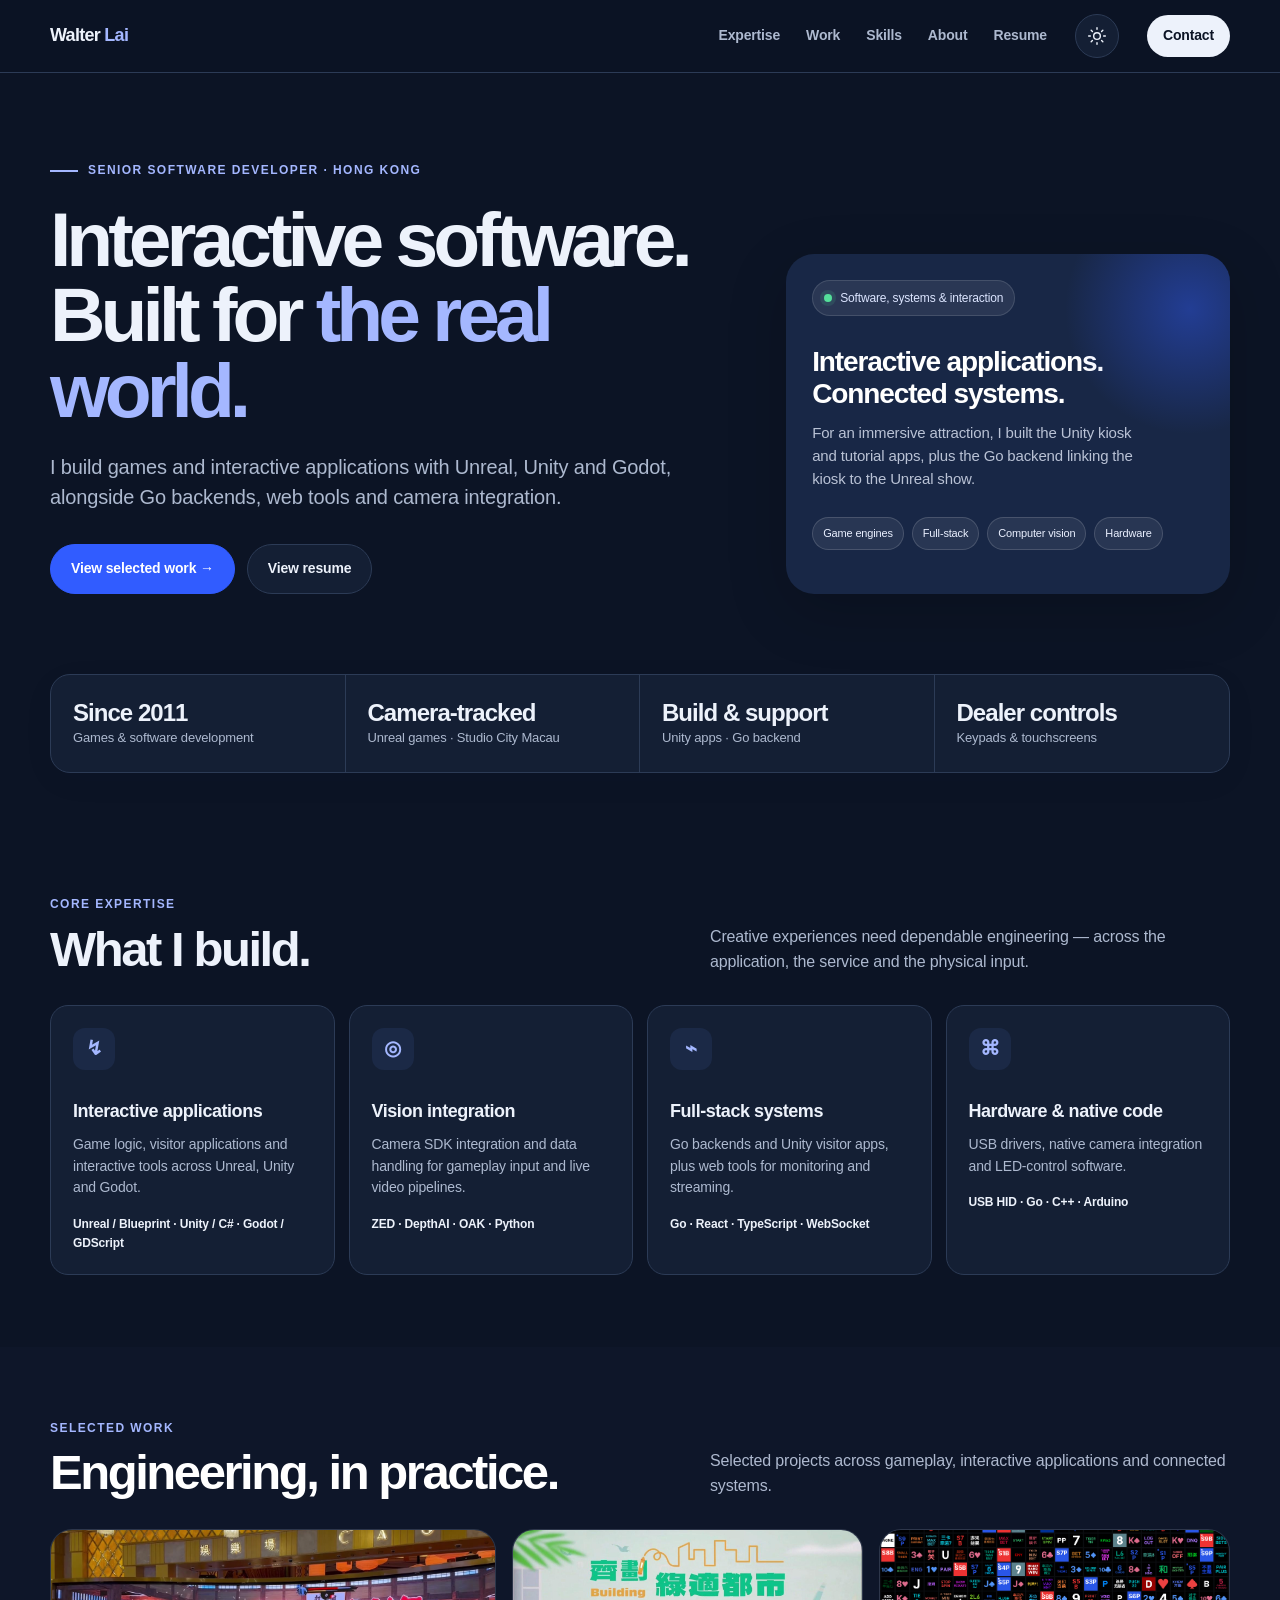
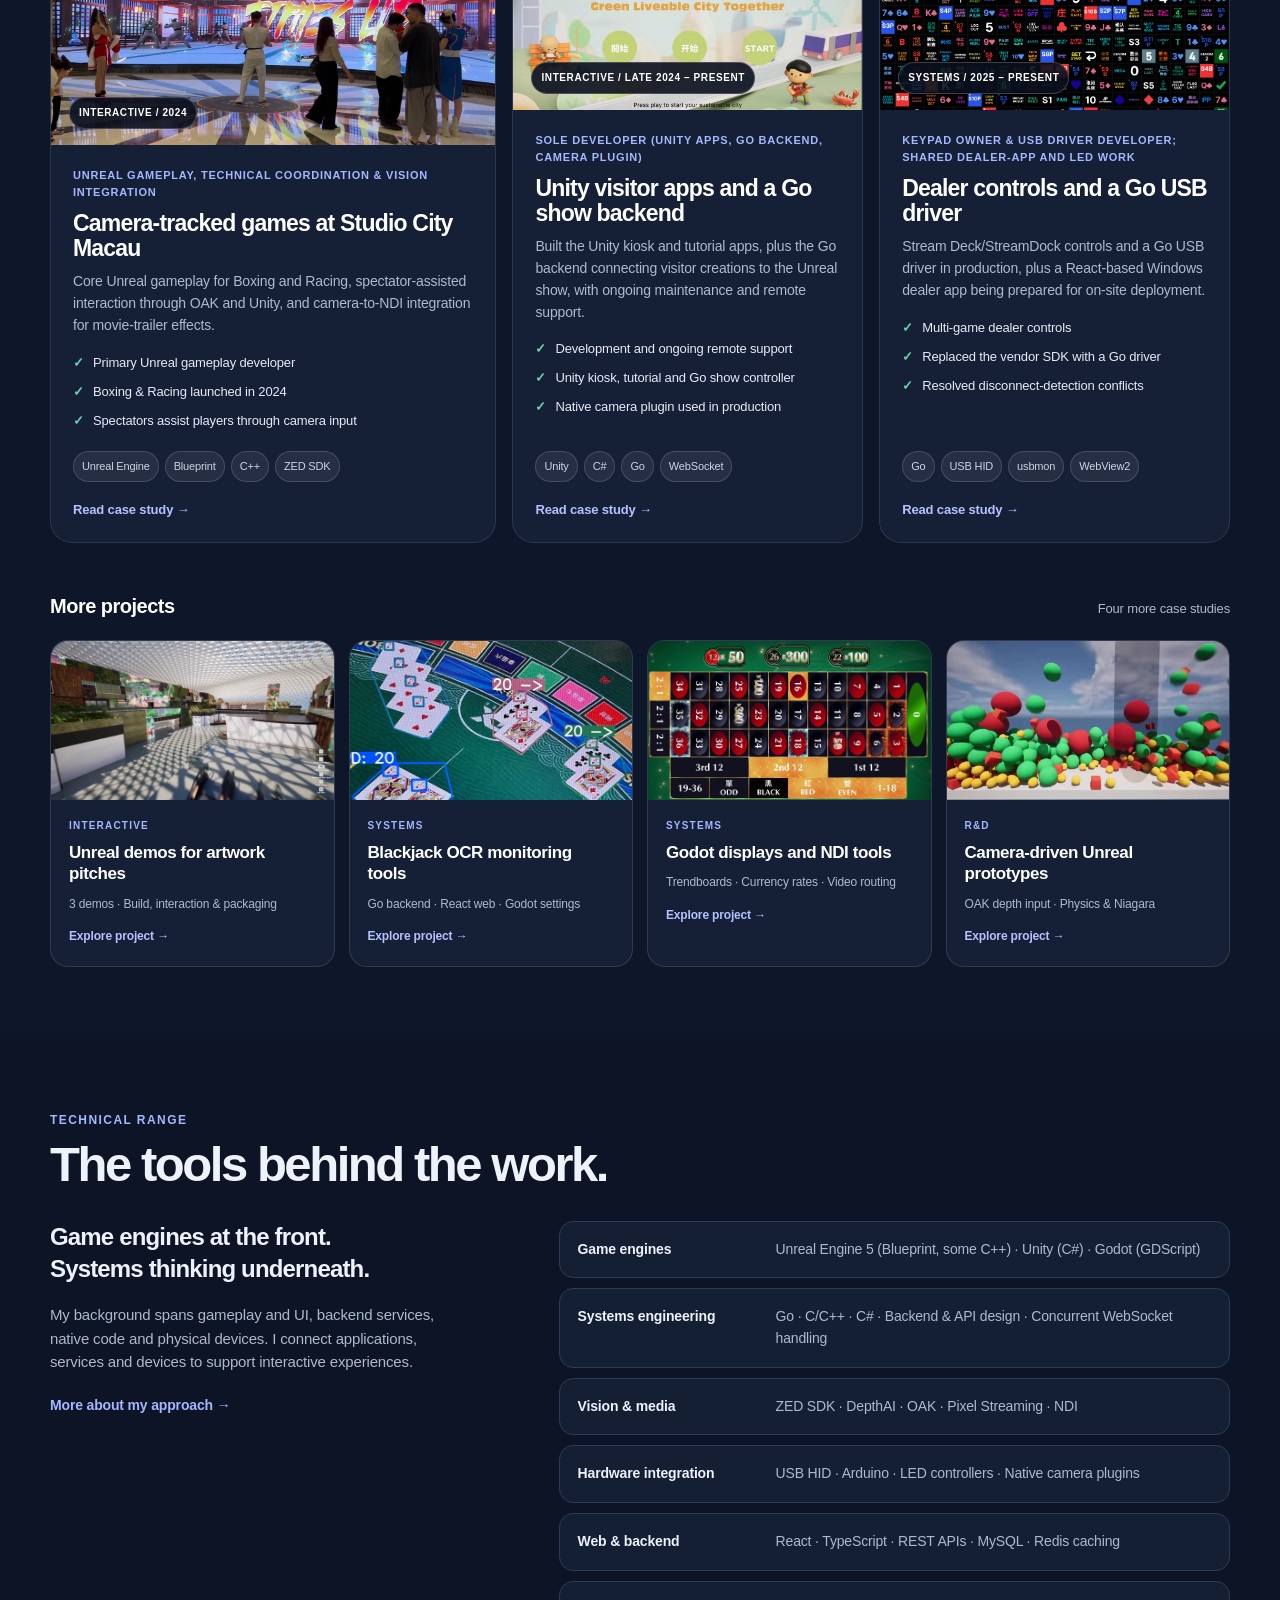
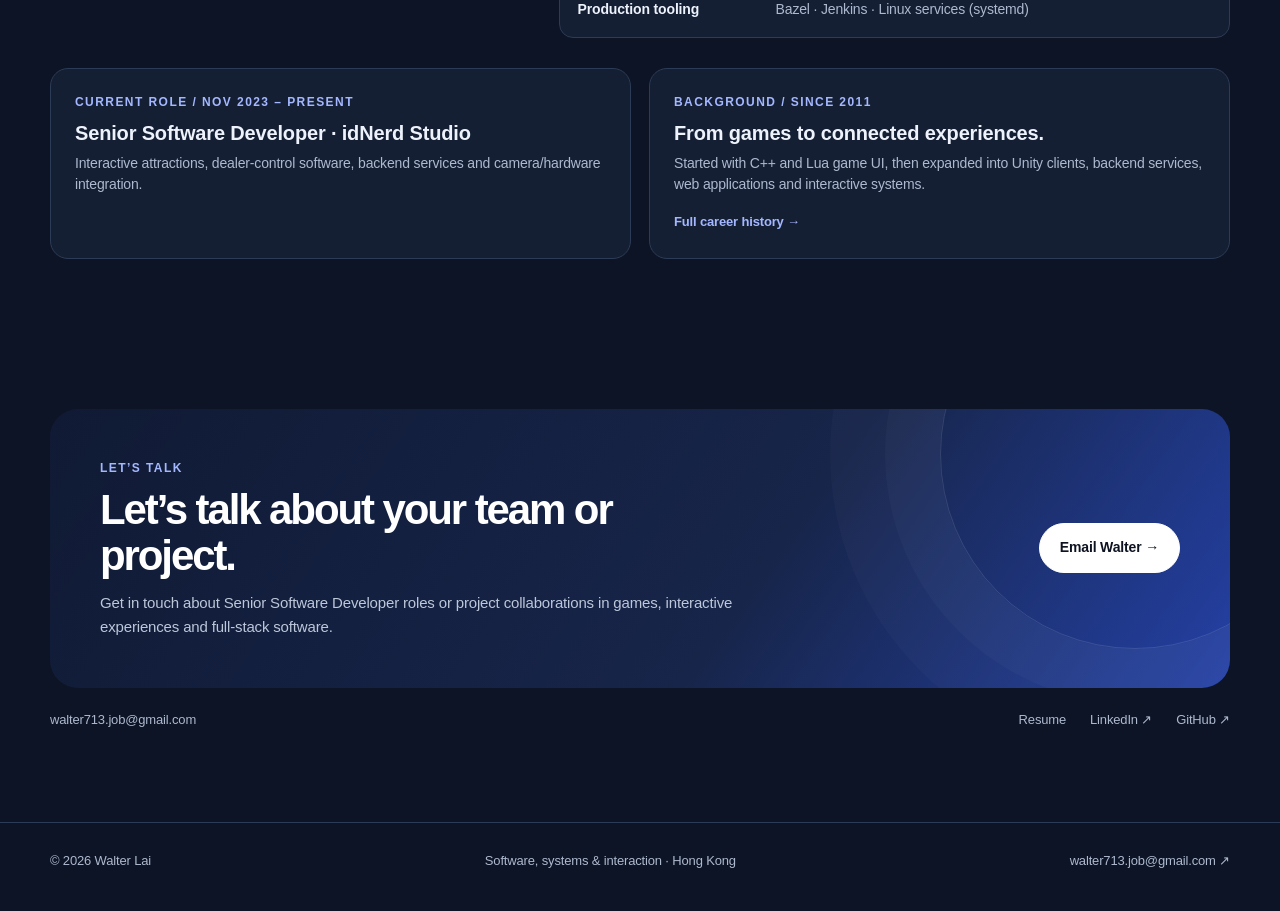
==== index.html @ 83c68d2c "Deploy 89b0aed Publish the approved portfolio snapshot.  Co-Authored-By: Codex <noreply@openai.com>" ====
<!DOCTYPE html><html lang="en" data-theme="dark"> <head><meta charset="utf-8"><meta name="viewport" content="width=device-width, initial-scale=1"><meta name="description" content="Walter Lai — Senior Software Developer in Hong Kong. Games, interactive experiences and full-stack software, with camera and device integration."><title>Walter Lai — Senior Software Developer</title><link rel="canonical" href="https://walterlcy713.github.io/"><link rel="icon" href="/favicon.svg" type="image/svg+xml"><meta name="theme-color" content="#0c1425"><script>
      // Apply the saved choice before the first paint; dark is the default.
      let savedTheme;
      try { savedTheme = localStorage.getItem('walter-theme'); } catch {}
      const initialTheme = savedTheme === 'light' ? 'light' : 'dark';
      document.documentElement.dataset.theme = initialTheme;
      document.querySelector('meta[name="theme-color"]')?.setAttribute('content', initialTheme === 'dark' ? '#0c1425' : '#f7f8fb');
    </script><meta property="og:type" content="website"><meta property="og:site_name" content="Walter Lai"><meta property="og:title" content="Walter Lai — Senior Software Developer"><meta property="og:description" content="Walter Lai — Senior Software Developer in Hong Kong. Games, interactive experiences and full-stack software, with camera and device integration."><meta property="og:image" content="https://walterlcy713.github.io/og.png"><meta property="og:url" content="https://walterlcy713.github.io/"><meta name="twitter:card" content="summary_large_image"><meta name="twitter:title" content="Walter Lai — Senior Software Developer"><meta name="twitter:description" content="Walter Lai — Senior Software Developer in Hong Kong. Games, interactive experiences and full-stack software, with camera and device integration."><meta name="twitter:image" content="https://walterlcy713.github.io/og.png"><link rel="stylesheet" href="/_astro/about.DS9-HqsU.css">
<link rel="stylesheet" href="/_astro/index.DHikCpAM.css"><script type="module">const t=document.querySelector(".theme-toggle"),c=e=>{document.documentElement.dataset.theme=e,document.querySelector('meta[name="theme-color"]')?.setAttribute("content",e==="dark"?"#0c1425":"#f7f8fb");const n=`Switch to ${e==="dark"?"light":"dark"} theme`;t?.setAttribute("aria-label",n),t?.setAttribute("title",n)};c(document.documentElement.dataset.theme==="light"?"light":"dark");t&&(t.hidden=!1,t.addEventListener("click",()=>{const e=document.documentElement.dataset.theme==="dark"?"light":"dark";c(e);try{localStorage.setItem("walter-theme",e)}catch{}}));const o=document.querySelector(".mobile-menu");o?.querySelectorAll("a").forEach(e=>{e.addEventListener("click",()=>{o.open=!1})});document.addEventListener("keydown",e=>{e.key!=="Escape"||!o?.open||(o.open=!1,o.querySelector("summary")?.focus())});
</script></head> <body> <a class="skip-link" href="#main">Skip to content</a> <header class="site-header"> <div class="site-width header-inner"> <a href="/" class="wordmark">Walter <span>Lai</span></a> <nav class="site-nav" aria-label="Main navigation"> <a href="/#expertise">Expertise</a><a href="/#work">Work</a><a href="/#skills">Skills</a><a href="/about/">About</a><a href="/resume/">Resume</a> </nav> <button class="theme-toggle" type="button" aria-label="Switch to light theme" title="Switch to light theme" hidden> <svg class="theme-sun" width="20" height="20" viewBox="0 0 24 24" fill="none" stroke="currentColor" stroke-width="1.7" stroke-linecap="round" aria-hidden="true"><circle cx="12" cy="12" r="4"></circle><path d="M12 2v2m0 16v2M2 12h2m16 0h2M5 5l1.5 1.5m11 11L19 19M5 19l1.5-1.5m11-11L19 5"></path></svg> <svg class="theme-moon" width="20" height="20" viewBox="0 0 24 24" fill="none" stroke="currentColor" stroke-width="1.7" stroke-linecap="round" stroke-linejoin="round" aria-hidden="true"><path d="M20.5 13.5A8.5 8.5 0 0 1 10.5 3.5a8.5 8.5 0 1 0 10 10Z"></path></svg> </button> <a class="header-contact" href="mailto:walter713.job@gmail.com">Contact</a> <details class="mobile-menu"><summary>Menu</summary><nav aria-label="Mobile navigation"><a href="/#expertise">Expertise</a><a href="/#work">Work</a><a href="/#skills">Skills</a><a href="/about/">About</a><a href="/resume/">Resume</a></nav></details> </div> </header> <main id="main" tabindex="-1"> <section class="home-hero" data-astro-cid-j7pv25f6> <div class="site-width hero-grid" data-astro-cid-j7pv25f6> <div data-astro-cid-j7pv25f6> <p class="hero-eyebrow eyebrow" data-astro-cid-j7pv25f6>Senior Software Developer · Hong Kong</p> <h1 data-astro-cid-j7pv25f6>Interactive software.<br data-astro-cid-j7pv25f6>Built for <em data-astro-cid-j7pv25f6>the real world.</em></h1> <p class="hero-copy" data-astro-cid-j7pv25f6>I build games and interactive applications with Unreal, Unity and Godot, alongside Go backends, web tools and camera integration.</p> <div class="hero-actions" data-astro-cid-j7pv25f6><a class="button button-primary" href="#work" data-astro-cid-j7pv25f6>View selected work →</a><a class="button" href="/resume/" data-astro-cid-j7pv25f6>View resume</a></div> </div> <aside class="profile-card" aria-label="Professional positioning" data-astro-cid-j7pv25f6> <p class="profile-badge" data-astro-cid-j7pv25f6><span aria-hidden="true" data-astro-cid-j7pv25f6></span>Software, systems & interaction</p> <h2 data-astro-cid-j7pv25f6>Interactive applications. Connected systems.</h2> <p class="profile-copy" data-astro-cid-j7pv25f6>For an immersive attraction, I built the Unity kiosk and tutorial apps, plus the Go backend linking the kiosk to the Unreal show.</p> <div class="profile-tags" data-astro-cid-j7pv25f6><span data-astro-cid-j7pv25f6>Game engines</span><span data-astro-cid-j7pv25f6>Full-stack</span><span data-astro-cid-j7pv25f6>Computer vision</span><span data-astro-cid-j7pv25f6>Hardware</span></div> </aside> </div> </section> <section class="proof site-width" aria-label="Career highlights" data-astro-cid-j7pv25f6> <div class="proof-grid" data-astro-cid-j7pv25f6> <a href="/about/" data-astro-cid-j7pv25f6><strong data-astro-cid-j7pv25f6>Since 2011</strong><span data-astro-cid-j7pv25f6>Games & software development</span></a> <a href="/projects/attraction-games/" data-astro-cid-j7pv25f6><strong data-astro-cid-j7pv25f6>Camera-tracked</strong><span data-astro-cid-j7pv25f6>Unreal games · Studio City Macau</span></a> <a href="/projects/immersive-kiosk/" data-astro-cid-j7pv25f6><strong data-astro-cid-j7pv25f6>Build &amp; support</strong><span data-astro-cid-j7pv25f6>Unity apps · Go backend</span></a> <a href="/projects/casino-edge/" data-astro-cid-j7pv25f6><strong data-astro-cid-j7pv25f6>Dealer controls</strong><span data-astro-cid-j7pv25f6>Keypads &amp; touchscreens</span></a> </div> </section> <section class="home-section" id="expertise" aria-labelledby="expertise-heading" data-astro-cid-j7pv25f6> <div class="site-width" data-astro-cid-j7pv25f6> <div class="section-heading" data-astro-cid-j7pv25f6><div data-astro-cid-j7pv25f6><p class="eyebrow accent" data-astro-cid-j7pv25f6>Core expertise</p><h2 id="expertise-heading" data-astro-cid-j7pv25f6>What I build.</h2></div><p class="section-copy" data-astro-cid-j7pv25f6>Creative experiences need dependable engineering — across the application, the service and the physical input.</p></div> <div class="expertise-grid" data-astro-cid-j7pv25f6><article class="expertise-card" data-astro-cid-j7pv25f6><span class="expertise-icon" aria-hidden="true" data-astro-cid-j7pv25f6>↯</span><h3 data-astro-cid-j7pv25f6>Interactive applications</h3><p data-astro-cid-j7pv25f6>Game logic, visitor applications and interactive tools across Unreal, Unity and Godot.</p><p class="keywords" data-astro-cid-j7pv25f6>Unreal / Blueprint · Unity / C# · Godot / GDScript</p></article><article class="expertise-card" data-astro-cid-j7pv25f6><span class="expertise-icon" aria-hidden="true" data-astro-cid-j7pv25f6>◎</span><h3 data-astro-cid-j7pv25f6>Vision integration</h3><p data-astro-cid-j7pv25f6>Camera SDK integration and data handling for gameplay input and live video pipelines.</p><p class="keywords" data-astro-cid-j7pv25f6>ZED · DepthAI · OAK · Python</p></article><article class="expertise-card" data-astro-cid-j7pv25f6><span class="expertise-icon" aria-hidden="true" data-astro-cid-j7pv25f6>⌁</span><h3 data-astro-cid-j7pv25f6>Full-stack systems</h3><p data-astro-cid-j7pv25f6>Go backends and Unity visitor apps, plus web tools for monitoring and streaming.</p><p class="keywords" data-astro-cid-j7pv25f6>Go · React · TypeScript · WebSocket</p></article><article class="expertise-card" data-astro-cid-j7pv25f6><span class="expertise-icon" aria-hidden="true" data-astro-cid-j7pv25f6>⌘</span><h3 data-astro-cid-j7pv25f6>Hardware &amp; native code</h3><p data-astro-cid-j7pv25f6>USB drivers, native camera integration and LED-control software.</p><p class="keywords" data-astro-cid-j7pv25f6>USB HID · Go · C++ · Arduino</p></article></div> </div> </section> <section class="home-section work-section" id="work" aria-labelledby="work-heading" data-astro-cid-j7pv25f6> <div class="site-width" data-astro-cid-j7pv25f6> <div class="section-heading" data-astro-cid-j7pv25f6><div data-astro-cid-j7pv25f6><p class="eyebrow" data-astro-cid-j7pv25f6>Selected work</p><h2 id="work-heading" data-astro-cid-j7pv25f6>Engineering, in practice.</h2></div><p class="section-copy" data-astro-cid-j7pv25f6>Selected projects across gameplay, interactive applications and connected systems.</p></div> <div class="featured-projects" data-astro-cid-j7pv25f6><article class="work-card" data-astro-cid-j7pv25f6> <a class="project-visual" href="/projects/attraction-games/" aria-label="View Camera-tracked games at Studio City Macau" data-astro-cid-j7pv25f6><img src="/assets/hero-entrance-boxing.jpg" alt="Visitors playing the boxing game on the entrance LED wall" loading="lazy" decoding="async" data-astro-cid-j7pv25f6><span class="visual-label" data-astro-cid-j7pv25f6>Interactive / 2024</span></a> <div class="project-body" data-astro-cid-j7pv25f6><p class="project-role" data-astro-cid-j7pv25f6>Unreal gameplay, technical coordination &amp; vision integration</p><h3 data-astro-cid-j7pv25f6><a href="/projects/attraction-games/" data-astro-cid-j7pv25f6>Camera-tracked games at Studio City Macau</a></h3><p class="project-summary" data-astro-cid-j7pv25f6>Core Unreal gameplay for Boxing and Racing, spectator-assisted interaction through OAK and Unity, and camera-to-NDI integration for movie-trailer effects.</p><ul class="impact-list" data-astro-cid-j7pv25f6><li data-astro-cid-j7pv25f6>Primary Unreal gameplay developer</li><li data-astro-cid-j7pv25f6>Boxing &amp; Racing launched in 2024</li><li data-astro-cid-j7pv25f6>Spectators assist players through camera input</li></ul><div class="tags" data-astro-cid-j7pv25f6><span class="tag" data-astro-cid-j7pv25f6>Unreal Engine</span><span class="tag" data-astro-cid-j7pv25f6>Blueprint</span><span class="tag" data-astro-cid-j7pv25f6>C++</span><span class="tag" data-astro-cid-j7pv25f6>ZED SDK</span></div><a class="case-link" href="/projects/attraction-games/" data-astro-cid-j7pv25f6>Read case study →</a></div> </article><article class="work-card" data-astro-cid-j7pv25f6> <a class="project-visual" href="/projects/immersive-kiosk/" aria-label="View Unity visitor apps and a Go show backend" data-astro-cid-j7pv25f6><img src="/assets/kiosk-start-screen.jpg" alt="The kiosk start screen: Building Green Liveable City Together, with a start button per language" loading="lazy" decoding="async" data-astro-cid-j7pv25f6><span class="visual-label" data-astro-cid-j7pv25f6>Interactive / Late 2024 – present</span></a> <div class="project-body" data-astro-cid-j7pv25f6><p class="project-role" data-astro-cid-j7pv25f6>Sole developer (Unity apps, Go backend, camera plugin)</p><h3 data-astro-cid-j7pv25f6><a href="/projects/immersive-kiosk/" data-astro-cid-j7pv25f6>Unity visitor apps and a Go show backend</a></h3><p class="project-summary" data-astro-cid-j7pv25f6>Built the Unity kiosk and tutorial apps, plus the Go backend connecting visitor creations to the Unreal show, with ongoing maintenance and remote support.</p><ul class="impact-list" data-astro-cid-j7pv25f6><li data-astro-cid-j7pv25f6>Development and ongoing remote support</li><li data-astro-cid-j7pv25f6>Unity kiosk, tutorial and Go show controller</li><li data-astro-cid-j7pv25f6>Native camera plugin used in production</li></ul><div class="tags" data-astro-cid-j7pv25f6><span class="tag" data-astro-cid-j7pv25f6>Unity</span><span class="tag" data-astro-cid-j7pv25f6>C#</span><span class="tag" data-astro-cid-j7pv25f6>Go</span><span class="tag" data-astro-cid-j7pv25f6>WebSocket</span></div><a class="case-link" href="/projects/immersive-kiosk/" data-astro-cid-j7pv25f6>Read case study →</a></div> </article><article class="work-card" data-astro-cid-j7pv25f6> <a class="project-visual" href="/projects/casino-edge/" aria-label="View Dealer controls and a Go USB driver" data-astro-cid-j7pv25f6><img src="/assets/keypad-icon-montage.png" alt="Contact sheet of hundreds of dealer keypad button icons" loading="lazy" decoding="async" data-astro-cid-j7pv25f6><span class="visual-label" data-astro-cid-j7pv25f6>Systems / 2025 – present</span></a> <div class="project-body" data-astro-cid-j7pv25f6><p class="project-role" data-astro-cid-j7pv25f6>Keypad owner &amp; USB driver developer; shared dealer-app and LED work</p><h3 data-astro-cid-j7pv25f6><a href="/projects/casino-edge/" data-astro-cid-j7pv25f6>Dealer controls and a Go USB driver</a></h3><p class="project-summary" data-astro-cid-j7pv25f6>Stream Deck/StreamDock controls and a Go USB driver in production, plus a React-based Windows dealer app being prepared for on-site deployment.</p><ul class="impact-list" data-astro-cid-j7pv25f6><li data-astro-cid-j7pv25f6>Multi-game dealer controls</li><li data-astro-cid-j7pv25f6>Replaced the vendor SDK with a Go driver</li><li data-astro-cid-j7pv25f6>Resolved disconnect-detection conflicts</li></ul><div class="tags" data-astro-cid-j7pv25f6><span class="tag" data-astro-cid-j7pv25f6>Go</span><span class="tag" data-astro-cid-j7pv25f6>USB HID</span><span class="tag" data-astro-cid-j7pv25f6>usbmon</span><span class="tag" data-astro-cid-j7pv25f6>WebView2</span></div><a class="case-link" href="/projects/casino-edge/" data-astro-cid-j7pv25f6>Read case study →</a></div> </article></div> <div class="more-work-heading" data-astro-cid-j7pv25f6><h3 data-astro-cid-j7pv25f6>More projects</h3><span data-astro-cid-j7pv25f6>Four more case studies</span></div> <div class="more-projects" data-astro-cid-j7pv25f6><a class="more-card" href="/projects/led-previs/" data-astro-cid-j7pv25f6> <img src="/assets/hero-mgm-spectacle.jpg" alt="The MGM Spectacle atrium in the Unreal pitch demo, its LED walls running" loading="lazy" decoding="async" data-astro-cid-j7pv25f6> <div data-astro-cid-j7pv25f6><p class="eyebrow" data-astro-cid-j7pv25f6>Interactive</p><h3 data-astro-cid-j7pv25f6>Unreal demos for artwork pitches</h3><p data-astro-cid-j7pv25f6>3 demos · Build, interaction &amp; packaging</p><span class="case-link" data-astro-cid-j7pv25f6>Explore project →</span></div> </a><a class="more-card" href="/projects/ocr-blackjack/" data-astro-cid-j7pv25f6> <img src="/assets/ocr-detection-overlay.png" alt="Card detections boxed on the test table, each hand annotated with its running total" loading="lazy" decoding="async" data-astro-cid-j7pv25f6> <div data-astro-cid-j7pv25f6><p class="eyebrow" data-astro-cid-j7pv25f6>Systems</p><h3 data-astro-cid-j7pv25f6>Blackjack OCR monitoring tools</h3><p data-astro-cid-j7pv25f6>Go backend · React web · Godot settings</p><span class="case-link" data-astro-cid-j7pv25f6>Explore project →</span></div> </a><a class="more-card" href="/projects/ndi-signage/" data-astro-cid-j7pv25f6> <img src="/assets/roulette-jackpot.jpg" alt="Roulette multiplier board animation frame" loading="lazy" decoding="async" data-astro-cid-j7pv25f6> <div data-astro-cid-j7pv25f6><p class="eyebrow" data-astro-cid-j7pv25f6>Systems</p><h3 data-astro-cid-j7pv25f6>Godot displays and NDI tools</h3><p data-astro-cid-j7pv25f6>Trendboards · Currency rates · Video routing</p><span class="case-link" data-astro-cid-j7pv25f6>Explore project →</span></div> </a><a class="more-card" href="/projects/camera-rnd/" data-astro-cid-j7pv25f6> <img src="/assets/hero-physics.jpg" alt="An Unreal physics scene with camera-driven collision objects" loading="lazy" decoding="async" data-astro-cid-j7pv25f6> <div data-astro-cid-j7pv25f6><p class="eyebrow" data-astro-cid-j7pv25f6>R&amp;D</p><h3 data-astro-cid-j7pv25f6>Camera-driven Unreal prototypes</h3><p data-astro-cid-j7pv25f6>OAK depth input · Physics &amp; Niagara</p><span class="case-link" data-astro-cid-j7pv25f6>Explore project →</span></div> </a></div> </div> </section> <section class="home-section" id="skills" aria-labelledby="skills-heading" data-astro-cid-j7pv25f6> <div class="site-width" data-astro-cid-j7pv25f6> <div class="section-heading" data-astro-cid-j7pv25f6><div data-astro-cid-j7pv25f6><p class="eyebrow accent" data-astro-cid-j7pv25f6>Technical range</p><h2 id="skills-heading" data-astro-cid-j7pv25f6>The tools behind the work.</h2></div></div> <div class="skills-layout" data-astro-cid-j7pv25f6><div data-astro-cid-j7pv25f6><p class="skills-message" data-astro-cid-j7pv25f6>Game engines at the front.<br data-astro-cid-j7pv25f6>Systems thinking underneath.</p><p class="skills-copy" data-astro-cid-j7pv25f6>My background spans gameplay and UI, backend services, native code and physical devices. I connect applications, services and devices to support interactive experiences.</p><a class="text-link" href="/about/" data-astro-cid-j7pv25f6>More about my approach →</a></div><dl class="skill-groups" data-astro-cid-j7pv25f6><div class="skill-row" data-astro-cid-j7pv25f6><dt data-astro-cid-j7pv25f6>Game engines</dt><dd data-astro-cid-j7pv25f6>Unreal Engine 5 (Blueprint, some C++) · Unity (C#) · Godot (GDScript)</dd></div><div class="skill-row" data-astro-cid-j7pv25f6><dt data-astro-cid-j7pv25f6>Systems engineering</dt><dd data-astro-cid-j7pv25f6>Go · C/C++ · C# · Backend &amp; API design · Concurrent WebSocket handling</dd></div><div class="skill-row" data-astro-cid-j7pv25f6><dt data-astro-cid-j7pv25f6>Vision &amp; media</dt><dd data-astro-cid-j7pv25f6>ZED SDK · DepthAI · OAK · Pixel Streaming · NDI</dd></div><div class="skill-row" data-astro-cid-j7pv25f6><dt data-astro-cid-j7pv25f6>Hardware integration</dt><dd data-astro-cid-j7pv25f6>USB HID · Arduino · LED controllers · Native camera plugins</dd></div><div class="skill-row" data-astro-cid-j7pv25f6><dt data-astro-cid-j7pv25f6>Web &amp; backend</dt><dd data-astro-cid-j7pv25f6>React · TypeScript · REST APIs · MySQL · Redis caching</dd></div><div class="skill-row" data-astro-cid-j7pv25f6><dt data-astro-cid-j7pv25f6>Production tooling</dt><dd data-astro-cid-j7pv25f6>Bazel · Jenkins · Linux services (systemd)</dd></div></dl></div> <div class="career-grid" data-astro-cid-j7pv25f6><article data-astro-cid-j7pv25f6><p class="eyebrow accent" data-astro-cid-j7pv25f6>Current role / Nov 2023 – present</p><h3 data-astro-cid-j7pv25f6>Senior Software Developer · idNerd Studio</h3><p data-astro-cid-j7pv25f6>Interactive attractions, dealer-control software, backend services and camera/hardware integration.</p></article><article data-astro-cid-j7pv25f6><p class="eyebrow accent" data-astro-cid-j7pv25f6>Background / Since 2011</p><h3 data-astro-cid-j7pv25f6>From games to connected experiences.</h3><p data-astro-cid-j7pv25f6>Started with C++ and Lua game UI, then expanded into Unity clients, backend services, web applications and interactive systems.</p><a class="text-link" href="/resume/" data-astro-cid-j7pv25f6>Full career history →</a></article></div> </div> </section> <div class="site-width" data-astro-cid-j7pv25f6><section class="contact-section" aria-labelledby="contact-heading"> <div class="contact-callout"> <div> <p class="eyebrow">Let’s talk</p> <h2 id="contact-heading">Let’s talk about your team or project.</h2> <p>Get in touch about Senior Software Developer roles or project collaborations in games, interactive experiences and full-stack software.</p> </div> <a class="button" href="mailto:walter713.job@gmail.com">Email Walter →</a> </div> <div class="contact-links"> <a href="mailto:walter713.job@gmail.com">walter713.job@gmail.com</a> <div class="social-links"> <a href="/resume/">Resume</a> <a href="https://www.linkedin.com/in/walter-lai-03a756169/" target="_blank" rel="noopener noreferrer">LinkedIn ↗</a> <a href="https://github.com/walterlcy713" target="_blank" rel="noopener noreferrer">GitHub ↗</a> </div> </div> </section></div> </main> <footer class="site-footer"> <div class="site-width footer-inner"> <span>© 2026 Walter Lai</span> <span>Software, systems & interaction · Hong Kong</span> <a href="mailto:walter713.job@gmail.com">walter713.job@gmail.com ↗</a> </div> </footer>  </body> </html>
---- _astro/about.DS9-HqsU.css ----
*,:before,:after{--tw-border-spacing-x: 0;--tw-border-spacing-y: 0;--tw-translate-x: 0;--tw-translate-y: 0;--tw-rotate: 0;--tw-skew-x: 0;--tw-skew-y: 0;--tw-scale-x: 1;--tw-scale-y: 1;--tw-pan-x: ;--tw-pan-y: ;--tw-pinch-zoom: ;--tw-scroll-snap-strictness: proximity;--tw-gradient-from-position: ;--tw-gradient-via-position: ;--tw-gradient-to-position: ;--tw-ordinal: ;--tw-slashed-zero: ;--tw-numeric-figure: ;--tw-numeric-spacing: ;--tw-numeric-fraction: ;--tw-ring-inset: ;--tw-ring-offset-width: 0px;--tw-ring-offset-color: #fff;--tw-ring-color: rgb(59 130 246 / .5);--tw-ring-offset-shadow: 0 0 #0000;--tw-ring-shadow: 0 0 #0000;--tw-shadow: 0 0 #0000;--tw-shadow-colored: 0 0 #0000;--tw-blur: ;--tw-brightness: ;--tw-contrast: ;--tw-grayscale: ;--tw-hue-rotate: ;--tw-invert: ;--tw-saturate: ;--tw-sepia: ;--tw-drop-shadow: ;--tw-backdrop-blur: ;--tw-backdrop-brightness: ;--tw-backdrop-contrast: ;--tw-backdrop-grayscale: ;--tw-backdrop-hue-rotate: ;--tw-backdrop-invert: ;--tw-backdrop-opacity: ;--tw-backdrop-saturate: ;--tw-backdrop-sepia: ;--tw-contain-size: ;--tw-contain-layout: ;--tw-contain-paint: ;--tw-contain-style: }::backdrop{--tw-border-spacing-x: 0;--tw-border-spacing-y: 0;--tw-translate-x: 0;--tw-translate-y: 0;--tw-rotate: 0;--tw-skew-x: 0;--tw-skew-y: 0;--tw-scale-x: 1;--tw-scale-y: 1;--tw-pan-x: ;--tw-pan-y: ;--tw-pinch-zoom: ;--tw-scroll-snap-strictness: proximity;--tw-gradient-from-position: ;--tw-gradient-via-position: ;--tw-gradient-to-position: ;--tw-ordinal: ;--tw-slashed-zero: ;--tw-numeric-figure: ;--tw-numeric-spacing: ;--tw-numeric-fraction: ;--tw-ring-inset: ;--tw-ring-offset-width: 0px;--tw-ring-offset-color: #fff;--tw-ring-color: rgb(59 130 246 / .5);--tw-ring-offset-shadow: 0 0 #0000;--tw-ring-shadow: 0 0 #0000;--tw-shadow: 0 0 #0000;--tw-shadow-colored: 0 0 #0000;--tw-blur: ;--tw-brightness: ;--tw-contrast: ;--tw-grayscale: ;--tw-hue-rotate: ;--tw-invert: ;--tw-saturate: ;--tw-sepia: ;--tw-drop-shadow: ;--tw-backdrop-blur: ;--tw-backdrop-brightness: ;--tw-backdrop-contrast: ;--tw-backdrop-grayscale: ;--tw-backdrop-hue-rotate: ;--tw-backdrop-invert: ;--tw-backdrop-opacity: ;--tw-backdrop-saturate: ;--tw-backdrop-sepia: ;--tw-contain-size: ;--tw-contain-layout: ;--tw-contain-paint: ;--tw-contain-style: }*,:before,:after{box-sizing:border-box;border-width:0;border-style:solid;border-color:#e5e7eb}:before,:after{--tw-content: ""}html,:host{line-height:1.5;-webkit-text-size-adjust:100%;-moz-tab-size:4;-o-tab-size:4;tab-size:4;font-family:ui-sans-serif,system-ui,sans-serif,"Apple Color Emoji","Segoe UI Emoji",Segoe UI Symbol,"Noto Color Emoji";font-feature-settings:normal;font-variation-settings:normal;-webkit-tap-highlight-color:transparent}body{margin:0;line-height:inherit}hr{height:0;color:inherit;border-top-width:1px}abbr:where([title]){-webkit-text-decoration:underline dotted;text-decoration:underline dotted}h1,h2,h3,h4,h5,h6{font-size:inherit;font-weight:inherit}a{color:inherit;text-decoration:inherit}b,strong{font-weight:bolder}code,kbd,samp,pre{font-family:ui-monospace,SFMono-Regular,Menlo,Monaco,Consolas,Liberation Mono,Courier New,monospace;font-feature-settings:normal;font-variation-settings:normal;font-size:1em}small{font-size:80%}sub,sup{font-size:75%;line-height:0;position:relative;vertical-align:baseline}sub{bottom:-.25em}sup{top:-.5em}table{text-indent:0;border-color:inherit;border-collapse:collapse}button,input,optgroup,select,textarea{font-family:inherit;font-feature-settings:inherit;font-variation-settings:inherit;font-size:100%;font-weight:inherit;line-height:inherit;letter-spacing:inherit;color:inherit;margin:0;padding:0}button,select{text-transform:none}button,input:where([type=button]),input:where([type=reset]),input:where([type=submit]){-webkit-appearance:button;background-color:transparent;background-image:none}:-moz-focusring{outline:auto}:-moz-ui-invalid{box-shadow:none}progress{vertical-align:baseline}::-webkit-inner-spin-button,::-webkit-outer-spin-button{height:auto}[type=search]{-webkit-appearance:textfield;outline-offset:-2px}::-webkit-search-decoration{-webkit-appearance:none}::-webkit-file-upload-button{-webkit-appearance:button;font:inherit}summary{display:list-item}blockquote,dl,dd,h1,h2,h3,h4,h5,h6,hr,figure,p,pre{margin:0}fieldset{margin:0;padding:0}legend{padding:0}ol,ul,menu{list-style:none;margin:0;padding:0}dialog{padding:0}textarea{resize:vertical}input::-moz-placeholder,textarea::-moz-placeholder{opacity:1;color:#9ca3af}input::placeholder,textarea::placeholder{opacity:1;color:#9ca3af}button,[role=button]{cursor:pointer}:disabled{cursor:default}img,svg,video,canvas,audio,iframe,embed,object{display:block;vertical-align:middle}img,video{max-width:100%;height:auto}[hidden]:where(:not([hidden=until-found])){display:none}.static{position:static}.fixed{position:fixed}.absolute{position:absolute}.relative{position:relative}.sticky{position:sticky}.block{display:block}.flex{display:flex}.table{display:table}.grid{display:grid}.hidden{display:none}.flex-shrink{flex-shrink:1}.transform{transform:translate(var(--tw-translate-x),var(--tw-translate-y)) rotate(var(--tw-rotate)) skew(var(--tw-skew-x)) skewY(var(--tw-skew-y)) scaleX(var(--tw-scale-x)) scaleY(var(--tw-scale-y))}.flex-wrap{flex-wrap:wrap}.border{border-width:1px}.uppercase{text-transform:uppercase}.underline{text-decoration-line:underline}.filter{filter:var(--tw-blur) var(--tw-brightness) var(--tw-contrast) var(--tw-grayscale) var(--tw-hue-rotate) var(--tw-invert) var(--tw-saturate) var(--tw-sepia) var(--tw-drop-shadow)}.transition{transition-property:color,background-color,border-color,text-decoration-color,fill,stroke,opacity,box-shadow,transform,filter,backdrop-filter;transition-timing-function:cubic-bezier(.4,0,.2,1);transition-duration:.15s}:root{color-scheme:dark;--paper: #0c1425;--ink: #edf2fb;--muted: #adb9cf;--line: #2c3b56;--accent: #a4b7ff;--action: #315cff;--action-hover: #2449df;--soft: #1b2946;--green: #69d5b0;--panel: #141f34;--navy: #182746;--header: rgba(12,20,37,.93);--inverse: #0c1425;--selection: #314b86;--shadow: 0 18px 60px rgba(0,0,0,.18)}:root[data-theme=light]{color-scheme:light;--paper: #f7f8fb;--ink: #0d1321;--muted: #5b6474;--line: #dfe4ec;--accent: #315cff;--soft: #edf1ff;--green: #16835b;--panel: #fff;--navy: #101a34;--header: rgba(247,248,251,.93);--inverse: #fff;--selection: #d7e1ff;--shadow: 0 18px 60px rgba(20,31,59,.08)}*{box-sizing:border-box}html{scroll-behavior:smooth;scroll-padding-top:6rem}body{margin:0;background:var(--paper);color:var(--ink);font-family:Inter,ui-sans-serif,-apple-system,BlinkMacSystemFont,Segoe UI,sans-serif;line-height:1.55;letter-spacing:-.01em;-webkit-font-smoothing:antialiased}::-moz-selection{background:var(--selection);color:var(--ink)}::selection{background:var(--selection);color:var(--ink)}a{color:inherit}button,input{font:inherit}button,a{-webkit-tap-highlight-color:transparent}:focus-visible{outline:2px solid var(--accent);outline-offset:5px}img{display:block;max-width:100%}.site-width{width:min(100% - 40px,1180px);margin-inline:auto}.site-header{position:sticky;top:0;z-index:20;background:var(--header);backdrop-filter:blur(18px);border-bottom:1px solid var(--line)}.header-inner{min-height:72px;display:flex;align-items:center;justify-content:space-between;gap:28px}.wordmark{font-size:18px;font-weight:800;letter-spacing:-.04em;text-decoration:none;white-space:nowrap}.wordmark span{color:var(--accent)}.site-nav{display:flex;align-items:center;gap:26px;color:var(--muted);font-size:14px;font-weight:650;margin-left:auto}.site-nav a{text-decoration:none;padding-block:.7rem}.site-nav a:hover,.site-nav a[aria-current=page]{color:var(--accent)}.header-contact{padding:10px 16px;background:var(--ink);color:var(--inverse);border-radius:999px;font-size:14px;font-weight:750;text-decoration:none;white-space:nowrap}.header-contact:hover{background:var(--action);color:#fff}.theme-toggle{display:inline-grid;place-items:center;flex-shrink:0;width:44px;height:44px;border:1px solid var(--line);border-radius:50%;background:var(--panel);color:var(--ink);cursor:pointer}.theme-toggle:hover{border-color:var(--accent);color:var(--accent)}.theme-toggle[hidden],.theme-moon{display:none}:root[data-theme=light] .theme-sun{display:none}:root[data-theme=light] .theme-moon{display:block}.mobile-menu{display:none}.skip-link{position:absolute;top:-100px;left:1rem;padding:.75rem;z-index:30;background:var(--ink);color:var(--inverse)}.skip-link:focus{top:1rem}.eyebrow{font-size:12px;font-weight:800;letter-spacing:.12em;text-transform:uppercase;line-height:1.6}.accent{color:var(--accent)}.button{display:inline-flex;justify-content:center;align-items:center;gap:.75rem;min-height:48px;padding:13px 20px;border:1px solid var(--line);border-radius:999px;background:var(--panel);color:var(--ink);text-decoration:none;font-size:14px;font-weight:750;transition:transform .2s,box-shadow .2s,background .2s}.button-primary{background:var(--action);border-color:var(--action);color:#fff}.button:hover{transform:translateY(-1px);box-shadow:0 10px 26px #315cff26}.button-primary:hover{background:var(--action-hover)}.text-link{color:var(--accent);font-size:14px;font-weight:700;text-decoration:none}.text-link:hover{text-decoration:underline;text-underline-offset:4px}.page-intro{padding:72px 0 48px}.page-intro h1{font-size:clamp(2.8rem,6vw,5rem);line-height:1.05;letter-spacing:-.065em;font-weight:800;margin:22px 0 24px;max-width:1000px}.page-intro .lede{max-width:760px;font-size:19px;line-height:1.65;color:var(--muted)}.section-heading{display:flex;justify-content:space-between;align-items:end;gap:30px}.section-heading h2{font-size:clamp(32px,4vw,49px);font-weight:750;letter-spacing:-.05em;line-height:1.05}.tags{display:flex;flex-wrap:wrap;gap:6px}.tag{border:1px solid var(--line);border-radius:999px;background:var(--panel);padding:6px 10px;font-size:11px;color:var(--muted)}.contact-section{margin-block:78px 92px}.contact-callout{background:linear-gradient(125deg,#101a34,#17254a 60%,#315cff 140%);border-radius:28px;padding:50px;color:#fff;display:grid;grid-template-columns:1fr auto;align-items:center;gap:30px;overflow:hidden;position:relative}.contact-callout:after{content:"";position:absolute;right:-100px;top:-150px;width:390px;height:390px;border:1px solid rgba(255,255,255,.12);border-radius:50%;box-shadow:0 0 0 55px #ffffff06,0 0 0 110px #ffffff05;pointer-events:none}.contact-callout>*{position:relative;z-index:1}.contact-callout .eyebrow{color:#a5b8ff}.contact-callout h2{margin-top:9px;font-size:clamp(30px,3.5vw,42px);letter-spacing:-.05em;font-weight:750;line-height:1.1;max-width:650px}.contact-callout p:not(.eyebrow){color:#bdc7da;margin-top:12px;max-width:640px;font-size:15px}.contact-callout .button{background:#fff;color:#0d1321;border-color:#fff}.contact-links{display:flex;justify-content:space-between;align-items:center;flex-wrap:wrap;gap:18px;margin-top:22px;font-size:13px;color:var(--muted)}.contact-links>a{text-decoration:none;overflow-wrap:anywhere}.social-links{display:flex;gap:24px}.social-links a{text-decoration:none}.social-links a:hover,.contact-links>a:hover{color:var(--accent)}.site-footer{border-top:1px solid var(--line)}.footer-inner{padding-block:28px 40px;display:flex;justify-content:space-between;flex-wrap:wrap;gap:18px;color:var(--muted);font-size:13px}.footer-inner a{text-decoration:none}.resume-page .text-slate-100,.resume-page .text-slate-200,.resume-page .text-slate-300{color:var(--ink)}.resume-page .text-slate-400,.resume-page .text-slate-500{color:var(--muted)}.resume-page .text-sky-400{color:var(--accent)}.resume-page .border-slate-800,.resume-page .border-slate-700{border-color:var(--line)}@media (max-width: 760px){.site-width{width:calc(100% - 32px)}.header-inner{min-height:68px;gap:12px}.site-nav{display:none}.theme-toggle{margin-left:auto;width:40px;height:40px}.header-contact{padding:9px 14px;font-size:12px}.mobile-menu{display:block;font-size:13px}.mobile-menu summary{cursor:pointer;padding:10px 0}.mobile-menu nav{position:absolute;left:16px;right:16px;top:68px;display:grid;grid-template-columns:1fr 1fr;gap:8px;padding:18px;background:var(--panel);border:1px solid var(--line);border-radius:16px;box-shadow:var(--shadow)}.mobile-menu nav a{padding:10px;border-radius:8px;text-decoration:none}.mobile-menu nav a:hover{background:var(--soft);color:var(--accent)}.page-intro{padding-top:48px}.section-heading{align-items:start;flex-direction:column;gap:18px}.contact-section{margin-block:56px 64px}.contact-callout{grid-template-columns:1fr;padding:34px 26px}.contact-callout .button{justify-self:start}}@media (prefers-reduced-motion: reduce){html{scroll-behavior:auto}*,*:before,*:after{animation:none!important;transition:none!important}}@media print{:root,:root[data-theme]{color-scheme:light;--paper: #fff;--panel: #fff;--ink: #111;--muted: #555;--line: #ccc;--accent: #111;--soft: #fff;--green: #111}@page{margin:14mm 15mm}body{background:#fff!important;color:#000!important}.site-header,.site-footer,.contact-section,.skip-link{display:none!important}.site-width{width:100%;max-width:none}a{color:inherit!important}}
---- _astro/index.DHikCpAM.css ----
.home-hero[data-astro-cid-j7pv25f6]{padding:88px 0 54px}.hero-grid[data-astro-cid-j7pv25f6]{display:grid;grid-template-columns:1.22fr .78fr;gap:42px;align-items:end}.hero-eyebrow[data-astro-cid-j7pv25f6]{display:flex;align-items:center;gap:10px;color:var(--accent)}.hero-eyebrow[data-astro-cid-j7pv25f6]:before{content:"";width:28px;height:2px;background:var(--accent);flex-shrink:0}h1[data-astro-cid-j7pv25f6]{font-size:clamp(48px,6vw,82px);line-height:.98;letter-spacing:-.065em;font-weight:800;margin:22px 0 24px}h1[data-astro-cid-j7pv25f6] em[data-astro-cid-j7pv25f6]{font-style:normal;color:var(--accent)}.hero-copy[data-astro-cid-j7pv25f6]{font-size:20px;line-height:1.5;color:var(--muted);max-width:760px}.hero-actions[data-astro-cid-j7pv25f6]{display:flex;gap:12px;flex-wrap:wrap;margin-top:32px}.profile-card[data-astro-cid-j7pv25f6]{background:var(--navy);color:#fff;border-radius:28px;padding:26px;box-shadow:var(--shadow);position:relative;overflow:hidden;min-height:340px}.profile-card[data-astro-cid-j7pv25f6]:after{content:"";position:absolute;width:260px;height:260px;border-radius:50%;background:radial-gradient(circle,rgba(49,92,255,.42),transparent 68%);right:-90px;top:-75px;pointer-events:none}.profile-badge[data-astro-cid-j7pv25f6]{display:inline-flex;gap:8px;align-items:center;font-size:12px;color:#dce5ff;background:#ffffff14;border:1px solid rgba(255,255,255,.12);padding:8px 11px;border-radius:999px}.profile-badge[data-astro-cid-j7pv25f6] span[data-astro-cid-j7pv25f6]{width:8px;height:8px;background:#54df9a;border-radius:50%;box-shadow:0 0 0 4px #54df9a1f;flex-shrink:0}.profile-card[data-astro-cid-j7pv25f6] h2[data-astro-cid-j7pv25f6]{font-size:28px;font-weight:800;letter-spacing:-.04em;line-height:1.12;margin:30px 0 12px;max-width:320px}.profile-copy[data-astro-cid-j7pv25f6]{color:#b9c2d5;font-size:15px;max-width:340px}.profile-tags[data-astro-cid-j7pv25f6]{display:flex;gap:8px;flex-wrap:wrap;margin-top:26px}.profile-tags[data-astro-cid-j7pv25f6] span[data-astro-cid-j7pv25f6]{font-size:11px;border:1px solid rgba(255,255,255,.15);background:#ffffff12;padding:7px 10px;border-radius:999px;color:#eaf0ff}.proof[data-astro-cid-j7pv25f6]{padding:26px 0 50px}.proof-grid[data-astro-cid-j7pv25f6]{display:grid;grid-template-columns:repeat(4,minmax(0,1fr));background:var(--panel);border:1px solid var(--line);border-radius:20px;overflow:hidden;box-shadow:0 8px 34px #141f3b0a}.proof-grid[data-astro-cid-j7pv25f6] a[data-astro-cid-j7pv25f6]{padding:24px 22px;border-right:1px solid var(--line);text-decoration:none}.proof-grid[data-astro-cid-j7pv25f6] a[data-astro-cid-j7pv25f6]:last-child{border-right:0}.proof-grid[data-astro-cid-j7pv25f6] strong[data-astro-cid-j7pv25f6]{display:block;font-size:24px;font-weight:750;letter-spacing:-.04em;line-height:1.15}.proof-grid[data-astro-cid-j7pv25f6] span[data-astro-cid-j7pv25f6]{display:block;color:var(--muted);font-size:13px;margin-top:2px}.proof-grid[data-astro-cid-j7pv25f6] a[data-astro-cid-j7pv25f6]:hover strong[data-astro-cid-j7pv25f6]{color:var(--accent)}@media (max-width: 1140px){.proof-grid[data-astro-cid-j7pv25f6]{grid-template-columns:repeat(2,minmax(0,1fr))}.proof-grid[data-astro-cid-j7pv25f6] a[data-astro-cid-j7pv25f6]:nth-child(2){border-right:0}.proof-grid[data-astro-cid-j7pv25f6] a[data-astro-cid-j7pv25f6]:nth-child(-n+2){border-bottom:1px solid var(--line)}}.home-section[data-astro-cid-j7pv25f6]{padding:72px 0}.section-heading[data-astro-cid-j7pv25f6]{margin-bottom:30px}.section-heading[data-astro-cid-j7pv25f6] .eyebrow[data-astro-cid-j7pv25f6]{margin-bottom:9px}.section-copy[data-astro-cid-j7pv25f6]{color:var(--muted);max-width:520px;font-size:16px}.expertise-grid[data-astro-cid-j7pv25f6]{display:grid;grid-template-columns:repeat(4,minmax(0,1fr));gap:14px}.expertise-card[data-astro-cid-j7pv25f6]{background:var(--panel);border:1px solid var(--line);border-radius:18px;padding:22px;transition:transform .2s,box-shadow .2s}.expertise-card[data-astro-cid-j7pv25f6]:hover{transform:translateY(-3px);box-shadow:var(--shadow)}.expertise-icon[data-astro-cid-j7pv25f6]{width:42px;height:42px;border-radius:12px;display:grid;place-items:center;background:var(--soft);color:var(--accent);font-size:20px;font-weight:900;margin-bottom:28px}.expertise-card[data-astro-cid-j7pv25f6] h3[data-astro-cid-j7pv25f6]{font-size:18px;font-weight:750;margin-bottom:8px;letter-spacing:-.025em}.expertise-card[data-astro-cid-j7pv25f6] p[data-astro-cid-j7pv25f6]{color:var(--muted);font-size:14px}.expertise-card[data-astro-cid-j7pv25f6] .keywords[data-astro-cid-j7pv25f6]{margin-top:16px;color:var(--ink);font-size:12px;font-weight:700}.work-section[data-astro-cid-j7pv25f6]{background:#0e1629;color:#fff}.work-section[data-astro-cid-j7pv25f6] .section-heading[data-astro-cid-j7pv25f6] .eyebrow[data-astro-cid-j7pv25f6]{color:#a4b7ff}.work-section[data-astro-cid-j7pv25f6] .section-copy[data-astro-cid-j7pv25f6]{color:#aeb9cf}.featured-projects[data-astro-cid-j7pv25f6]{display:grid;grid-template-columns:1.12fr .88fr .88fr;gap:16px}.work-card[data-astro-cid-j7pv25f6]{background:#151f35;border:1px solid rgba(255,255,255,.1);border-radius:22px;overflow:hidden;display:flex;flex-direction:column}.project-visual[data-astro-cid-j7pv25f6]{display:block;height:180px;position:relative;overflow:hidden;background:#1b2742}.work-card[data-astro-cid-j7pv25f6]:first-child .project-visual[data-astro-cid-j7pv25f6]{height:215px}.project-visual[data-astro-cid-j7pv25f6] img[data-astro-cid-j7pv25f6]{width:100%;height:100%;-o-object-fit:cover;object-fit:cover;transition:transform .35s}.project-visual[data-astro-cid-j7pv25f6]:hover img[data-astro-cid-j7pv25f6]{transform:scale(1.03)}.visual-label[data-astro-cid-j7pv25f6]{position:absolute;left:18px;bottom:16px;font-size:10px;letter-spacing:.06em;text-transform:uppercase;font-weight:800;background:#0a101ee6;border:1px solid rgba(255,255,255,.2);padding:7px 9px;border-radius:999px}.project-body[data-astro-cid-j7pv25f6]{padding:22px;display:flex;flex-direction:column;flex:1}.project-role[data-astro-cid-j7pv25f6]{font-size:11px;text-transform:uppercase;letter-spacing:.07em;color:#a4b7ff;font-weight:750;margin-bottom:10px}.work-card[data-astro-cid-j7pv25f6] h3[data-astro-cid-j7pv25f6]{font-size:23px;font-weight:750;line-height:1.1;letter-spacing:-.035em;margin-bottom:10px}.work-card[data-astro-cid-j7pv25f6] h3[data-astro-cid-j7pv25f6] a[data-astro-cid-j7pv25f6]{text-decoration:none}.work-card[data-astro-cid-j7pv25f6] h3[data-astro-cid-j7pv25f6] a[data-astro-cid-j7pv25f6]:hover{color:#b5c2ff}.project-summary[data-astro-cid-j7pv25f6]{color:#afbacd;font-size:14px;margin-bottom:16px}.impact-list[data-astro-cid-j7pv25f6]{list-style:none;margin:0;padding:0;display:grid;gap:9px;font-size:13px;color:#e6ebf6}.impact-list[data-astro-cid-j7pv25f6] li[data-astro-cid-j7pv25f6]{padding-left:20px;position:relative}.impact-list[data-astro-cid-j7pv25f6] li[data-astro-cid-j7pv25f6]:before{content:"✓";color:#69d5b0;font-weight:900;position:absolute;left:0}.work-card[data-astro-cid-j7pv25f6] .tags[data-astro-cid-j7pv25f6]{margin-top:auto;padding-top:20px}.work-card[data-astro-cid-j7pv25f6] .tag[data-astro-cid-j7pv25f6]{background:#ffffff12;border-color:#ffffff26;color:#cbd5e7;padding:6px 8px}.case-link[data-astro-cid-j7pv25f6]{margin-top:18px;display:inline-block;font-size:13px;font-weight:800;color:#b5c2ff;text-decoration:none}.case-link[data-astro-cid-j7pv25f6]:hover{color:#fff}.more-work-heading[data-astro-cid-j7pv25f6]{display:flex;justify-content:space-between;align-items:baseline;gap:20px;margin-top:48px;margin-bottom:18px}.more-work-heading[data-astro-cid-j7pv25f6] h3[data-astro-cid-j7pv25f6]{font-size:20px;font-weight:700;letter-spacing:-.025em}.more-work-heading[data-astro-cid-j7pv25f6] span[data-astro-cid-j7pv25f6]{color:#aeb9cf;font-size:13px}.more-projects[data-astro-cid-j7pv25f6]{display:grid;grid-template-columns:repeat(4,minmax(0,1fr));gap:14px}.more-card[data-astro-cid-j7pv25f6]{text-decoration:none;background:#151f35;border:1px solid rgba(255,255,255,.12);border-radius:18px;overflow:hidden;transition:border-color .2s}.more-card[data-astro-cid-j7pv25f6]:hover{border-color:#93a7f7}.more-card[data-astro-cid-j7pv25f6] img[data-astro-cid-j7pv25f6]{aspect-ratio:16 / 9;width:100%;-o-object-fit:cover;object-fit:cover}.more-card[data-astro-cid-j7pv25f6]>div[data-astro-cid-j7pv25f6]{padding:18px}.more-card[data-astro-cid-j7pv25f6] .eyebrow[data-astro-cid-j7pv25f6]{color:#a4b7ff;font-size:10px;margin-bottom:8px}.more-card[data-astro-cid-j7pv25f6] h3[data-astro-cid-j7pv25f6]{font-size:17px;font-weight:700;letter-spacing:-.025em;line-height:1.25}.more-card[data-astro-cid-j7pv25f6] p[data-astro-cid-j7pv25f6]:not(.eyebrow){color:#afbacd;font-size:12px;margin-top:10px}.more-card[data-astro-cid-j7pv25f6] .case-link[data-astro-cid-j7pv25f6]{font-size:12px;margin-top:14px}.skills-layout[data-astro-cid-j7pv25f6]{display:grid;grid-template-columns:.82fr 1.18fr;gap:42px;align-items:start}.skills-message[data-astro-cid-j7pv25f6]{font-size:24px;line-height:1.35;letter-spacing:-.035em;color:var(--ink);font-weight:600}.skills-copy[data-astro-cid-j7pv25f6]{margin:18px 0 20px;max-width:400px;color:var(--muted);font-size:15px}.skill-groups[data-astro-cid-j7pv25f6]{display:grid;gap:10px}.skill-row[data-astro-cid-j7pv25f6]{display:grid;grid-template-columns:180px minmax(0,1fr);gap:18px;background:var(--panel);border:1px solid var(--line);padding:17px 18px;border-radius:14px;align-items:start}.skill-row[data-astro-cid-j7pv25f6] dt[data-astro-cid-j7pv25f6]{font-size:14px;font-weight:700}.skill-row[data-astro-cid-j7pv25f6] dd[data-astro-cid-j7pv25f6]{color:var(--muted);font-size:14px}.career-grid[data-astro-cid-j7pv25f6]{display:grid;grid-template-columns:1fr 1fr;gap:18px;margin-top:30px}.career-grid[data-astro-cid-j7pv25f6] article[data-astro-cid-j7pv25f6]{background:var(--panel);border:1px solid var(--line);border-radius:18px;padding:24px}.career-grid[data-astro-cid-j7pv25f6] h3[data-astro-cid-j7pv25f6]{margin:7px 0;font-size:20px;font-weight:750;line-height:1.3}.career-grid[data-astro-cid-j7pv25f6] p[data-astro-cid-j7pv25f6]:not(.eyebrow){color:var(--muted);font-size:14px}.career-grid[data-astro-cid-j7pv25f6] .text-link[data-astro-cid-j7pv25f6]{display:inline-block;margin-top:16px;font-size:13px}@media (max-width: 1000px){.expertise-grid[data-astro-cid-j7pv25f6],.featured-projects[data-astro-cid-j7pv25f6]{grid-template-columns:1fr 1fr}.work-card[data-astro-cid-j7pv25f6]:first-child{grid-column:1 / -1}.more-projects[data-astro-cid-j7pv25f6]{grid-template-columns:1fr 1fr}}@media (max-width: 900px){.hero-grid[data-astro-cid-j7pv25f6],.skills-layout[data-astro-cid-j7pv25f6]{grid-template-columns:1fr}.profile-card[data-astro-cid-j7pv25f6]{min-height:0}.profile-card[data-astro-cid-j7pv25f6] h2[data-astro-cid-j7pv25f6],.profile-copy[data-astro-cid-j7pv25f6]{max-width:550px}}@media (max-width: 620px){.home-hero[data-astro-cid-j7pv25f6]{padding:58px 0 30px}h1[data-astro-cid-j7pv25f6]{font-size:clamp(40px,10vw,48px)}.hero-copy[data-astro-cid-j7pv25f6]{font-size:17px}.hero-grid[data-astro-cid-j7pv25f6]{gap:28px}.proof[data-astro-cid-j7pv25f6]{padding-bottom:24px}.proof-grid[data-astro-cid-j7pv25f6],.expertise-grid[data-astro-cid-j7pv25f6],.featured-projects[data-astro-cid-j7pv25f6],.more-projects[data-astro-cid-j7pv25f6],.career-grid[data-astro-cid-j7pv25f6]{grid-template-columns:1fr}.work-card[data-astro-cid-j7pv25f6]:first-child{grid-column:auto}.proof-grid[data-astro-cid-j7pv25f6] a[data-astro-cid-j7pv25f6]{border-right:0;border-bottom:1px solid var(--line);padding:18px 22px}.proof-grid[data-astro-cid-j7pv25f6] a[data-astro-cid-j7pv25f6]:last-child{border-bottom:0}.home-section[data-astro-cid-j7pv25f6]{padding:48px 0}.skill-row[data-astro-cid-j7pv25f6]{grid-template-columns:1fr;gap:5px}.more-work-heading[data-astro-cid-j7pv25f6]{align-items:start;flex-direction:column;gap:5px}.project-visual[data-astro-cid-j7pv25f6],.work-card[data-astro-cid-j7pv25f6]:first-child .project-visual[data-astro-cid-j7pv25f6]{height:auto;aspect-ratio:16 / 9}.more-card[data-astro-cid-j7pv25f6]{display:grid;grid-template-columns:100px minmax(0,1fr)}.more-card[data-astro-cid-j7pv25f6] img[data-astro-cid-j7pv25f6]{height:100%;aspect-ratio:auto}.more-card[data-astro-cid-j7pv25f6]>div[data-astro-cid-j7pv25f6]{padding:16px}}
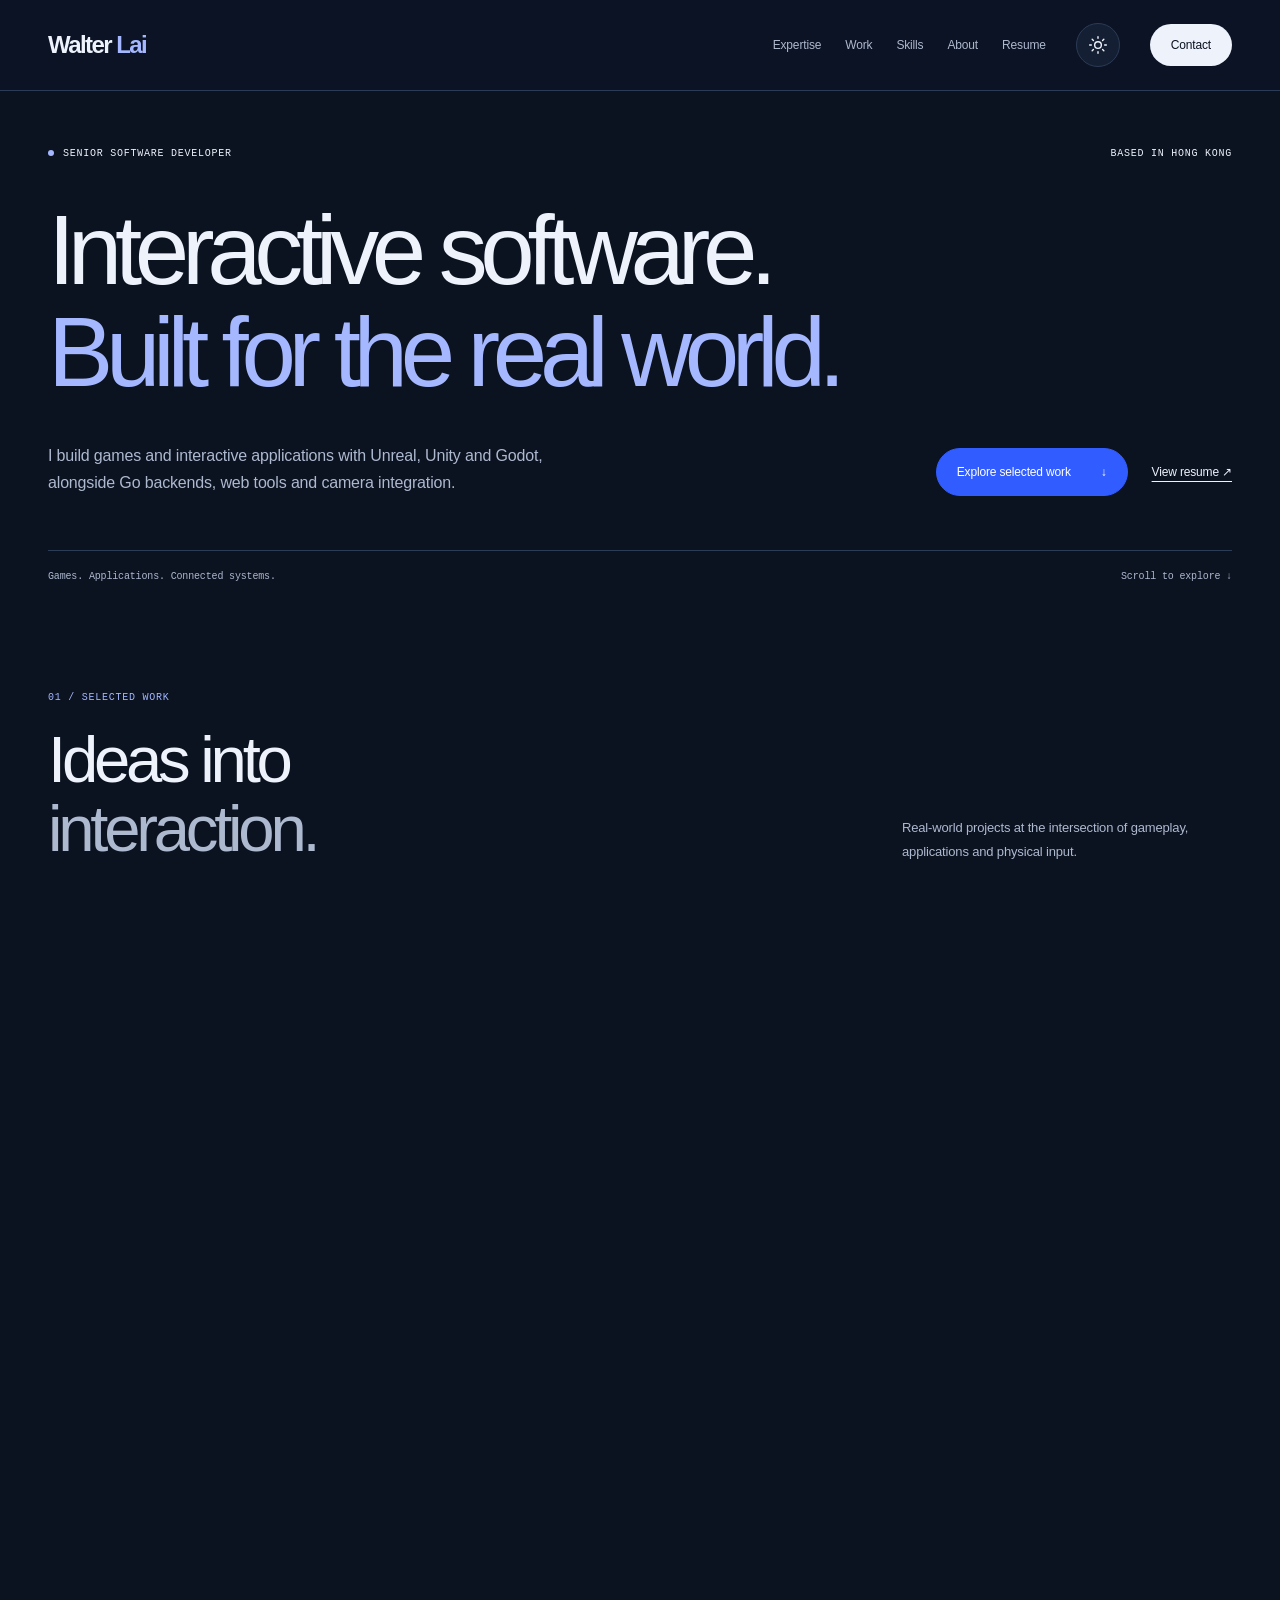
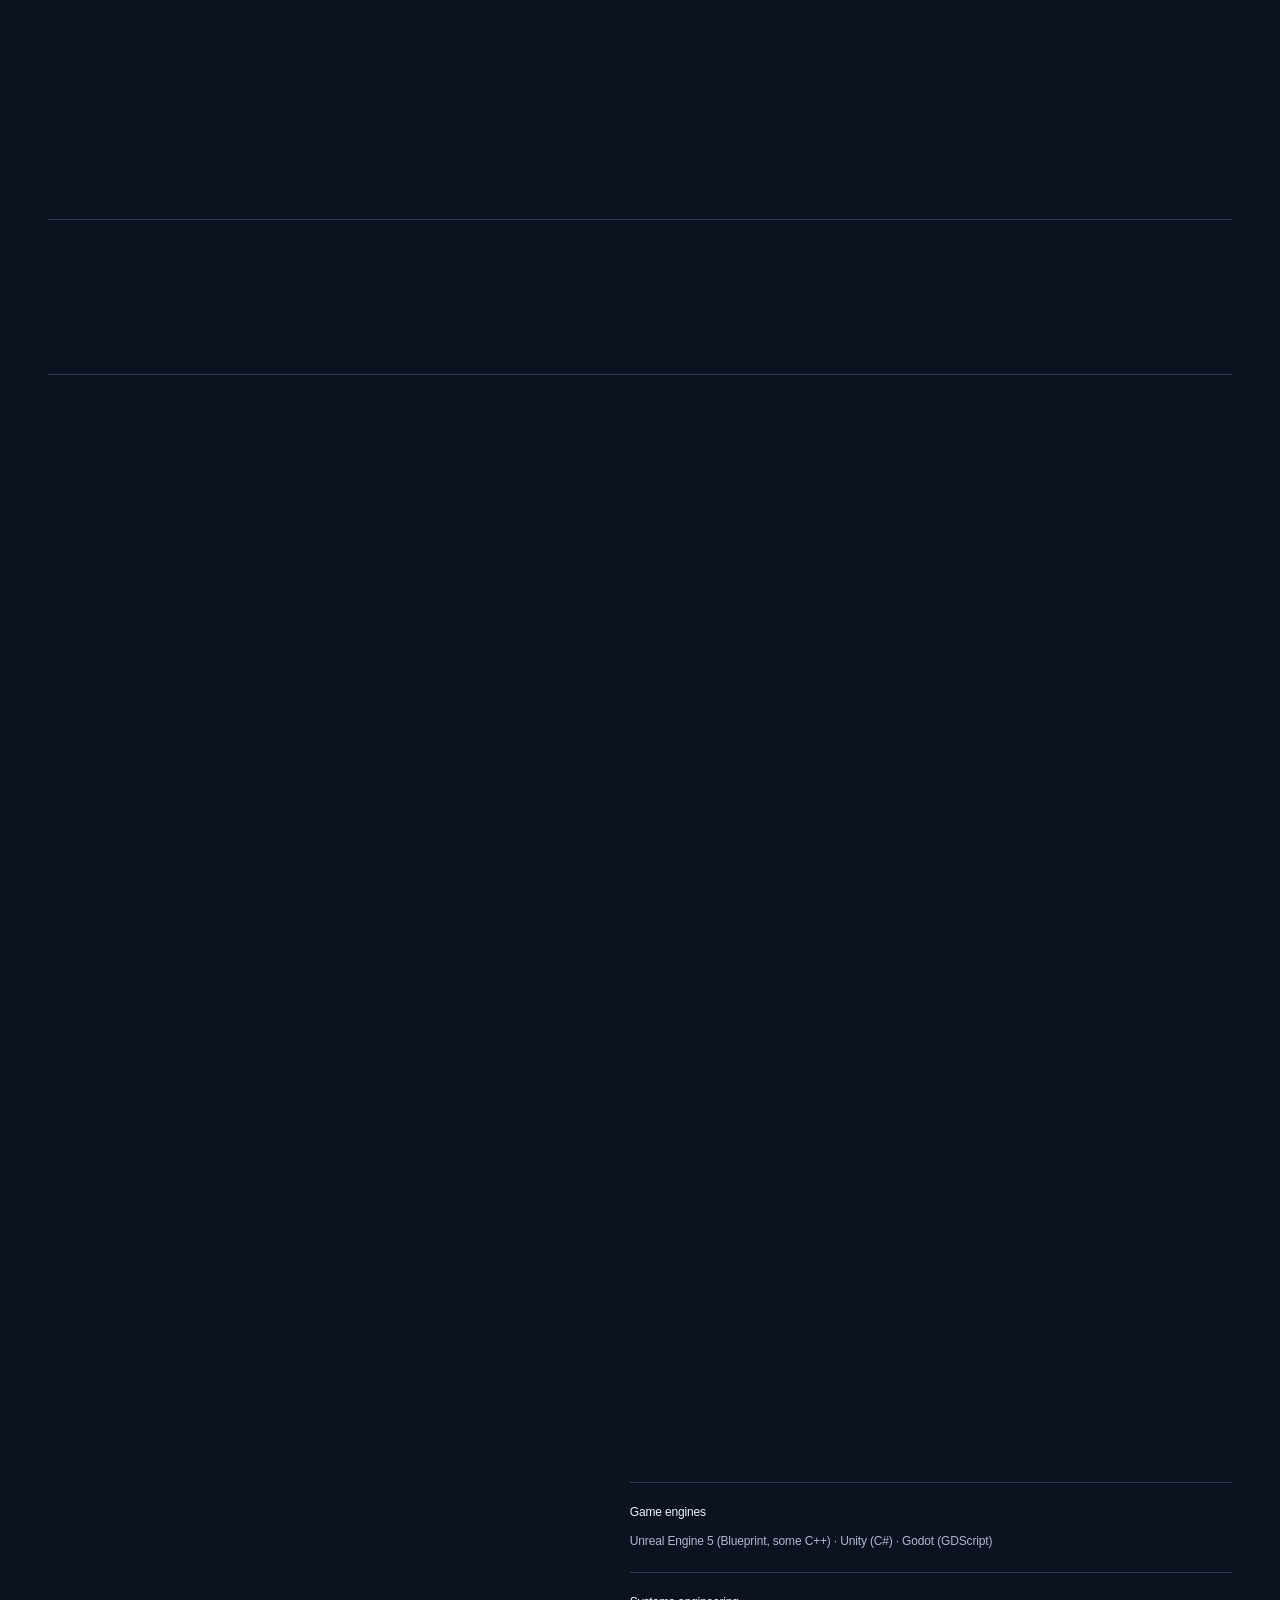
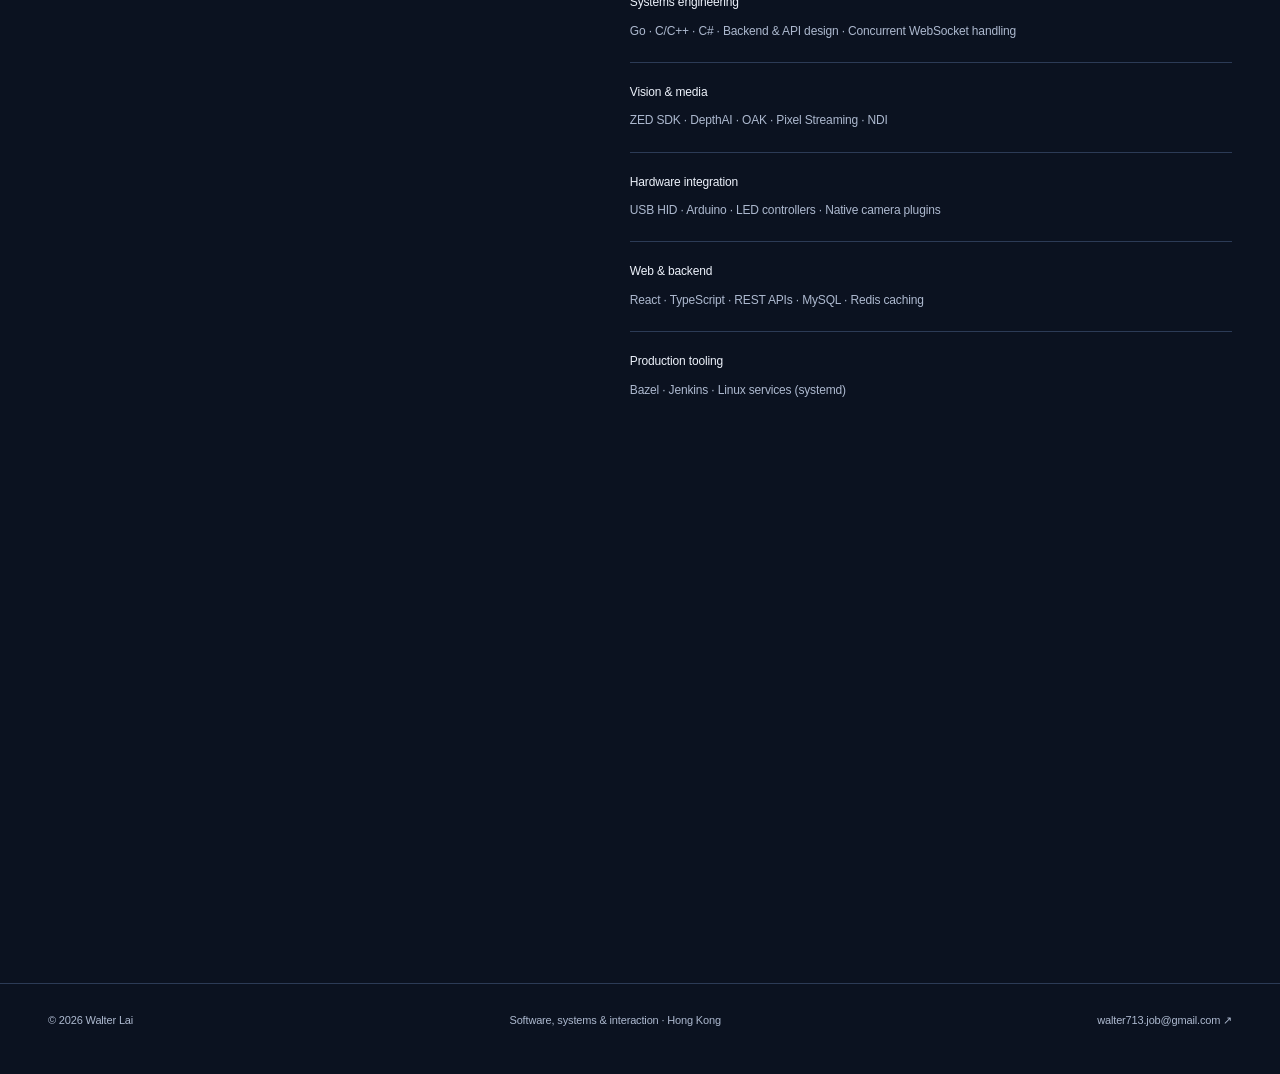
==== commit da57766d: "Deploy 12dc824 Publish the approved portfolio snapshot.  Co-Authored-By: Codex <noreply@openai.com>" ====
--- a/index.html
+++ b/index.html
@@ -1,10 +1,11 @@
-<!DOCTYPE html><html lang="en" data-theme="dark"> <head><meta charset="utf-8"><meta name="viewport" content="width=device-width, initial-scale=1"><meta name="description" content="Walter Lai — Senior Software Developer in Hong Kong. Games, interactive experiences and full-stack software, with camera and device integration."><title>Walter Lai — Senior Software Developer</title><link rel="canonical" href="https://walterlcy713.github.io/"><link rel="icon" href="/favicon.svg" type="image/svg+xml"><meta name="theme-color" content="#0c1425"><script>
+<!DOCTYPE html><html lang="en" data-theme="dark"> <head><meta charset="utf-8"><meta name="astro-view-transitions-enabled" content="true"><meta name="astro-view-transitions-fallback" content="animate"><meta name="viewport" content="width=device-width, initial-scale=1"><meta name="description" content="Walter Lai — Senior Software Developer in Hong Kong. Games, interactive experiences and full-stack software, with camera and device integration."><title>Walter Lai — Senior Software Developer</title><link rel="canonical" href="https://walterlcy713.github.io/"><link rel="icon" href="/favicon.svg" type="image/svg+xml"><meta name="theme-color" content="#0b1220"><script>
+      (() => {
       // Apply the saved choice before the first paint; dark is the default.
       let savedTheme;
       try { savedTheme = localStorage.getItem('walter-theme'); } catch {}
       const initialTheme = savedTheme === 'light' ? 'light' : 'dark';
       document.documentElement.dataset.theme = initialTheme;
-      document.querySelector('meta[name="theme-color"]')?.setAttribute('content', initialTheme === 'dark' ? '#0c1425' : '#f7f8fb');
-    </script><meta property="og:type" content="website"><meta property="og:site_name" content="Walter Lai"><meta property="og:title" content="Walter Lai — Senior Software Developer"><meta property="og:description" content="Walter Lai — Senior Software Developer in Hong Kong. Games, interactive experiences and full-stack software, with camera and device integration."><meta property="og:image" content="https://walterlcy713.github.io/og.png"><meta property="og:url" content="https://walterlcy713.github.io/"><meta name="twitter:card" content="summary_large_image"><meta name="twitter:title" content="Walter Lai — Senior Software Developer"><meta name="twitter:description" content="Walter Lai — Senior Software Developer in Hong Kong. Games, interactive experiences and full-stack software, with camera and device integration."><meta name="twitter:image" content="https://walterlcy713.github.io/og.png"><link rel="stylesheet" href="/_astro/about.DS9-HqsU.css">
-<link rel="stylesheet" href="/_astro/index.DHikCpAM.css"><script type="module">const t=document.querySelector(".theme-toggle"),c=e=>{document.documentElement.dataset.theme=e,document.querySelector('meta[name="theme-color"]')?.setAttribute("content",e==="dark"?"#0c1425":"#f7f8fb");const n=`Switch to ${e==="dark"?"light":"dark"} theme`;t?.setAttribute("aria-label",n),t?.setAttribute("title",n)};c(document.documentElement.dataset.theme==="light"?"light":"dark");t&&(t.hidden=!1,t.addEventListener("click",()=>{const e=document.documentElement.dataset.theme==="dark"?"light":"dark";c(e);try{localStorage.setItem("walter-theme",e)}catch{}}));const o=document.querySelector(".mobile-menu");o?.querySelectorAll("a").forEach(e=>{e.addEventListener("click",()=>{o.open=!1})});document.addEventListener("keydown",e=>{e.key!=="Escape"||!o?.open||(o.open=!1,o.querySelector("summary")?.focus())});
-</script></head> <body> <a class="skip-link" href="#main">Skip to content</a> <header class="site-header"> <div class="site-width header-inner"> <a href="/" class="wordmark">Walter <span>Lai</span></a> <nav class="site-nav" aria-label="Main navigation"> <a href="/#expertise">Expertise</a><a href="/#work">Work</a><a href="/#skills">Skills</a><a href="/about/">About</a><a href="/resume/">Resume</a> </nav> <button class="theme-toggle" type="button" aria-label="Switch to light theme" title="Switch to light theme" hidden> <svg class="theme-sun" width="20" height="20" viewBox="0 0 24 24" fill="none" stroke="currentColor" stroke-width="1.7" stroke-linecap="round" aria-hidden="true"><circle cx="12" cy="12" r="4"></circle><path d="M12 2v2m0 16v2M2 12h2m16 0h2M5 5l1.5 1.5m11 11L19 19M5 19l1.5-1.5m11-11L19 5"></path></svg> <svg class="theme-moon" width="20" height="20" viewBox="0 0 24 24" fill="none" stroke="currentColor" stroke-width="1.7" stroke-linecap="round" stroke-linejoin="round" aria-hidden="true"><path d="M20.5 13.5A8.5 8.5 0 0 1 10.5 3.5a8.5 8.5 0 1 0 10 10Z"></path></svg> </button> <a class="header-contact" href="mailto:walter713.job@gmail.com">Contact</a> <details class="mobile-menu"><summary>Menu</summary><nav aria-label="Mobile navigation"><a href="/#expertise">Expertise</a><a href="/#work">Work</a><a href="/#skills">Skills</a><a href="/about/">About</a><a href="/resume/">Resume</a></nav></details> </div> </header> <main id="main" tabindex="-1"> <section class="home-hero" data-astro-cid-j7pv25f6> <div class="site-width hero-grid" data-astro-cid-j7pv25f6> <div data-astro-cid-j7pv25f6> <p class="hero-eyebrow eyebrow" data-astro-cid-j7pv25f6>Senior Software Developer · Hong Kong</p> <h1 data-astro-cid-j7pv25f6>Interactive software.<br data-astro-cid-j7pv25f6>Built for <em data-astro-cid-j7pv25f6>the real world.</em></h1> <p class="hero-copy" data-astro-cid-j7pv25f6>I build games and interactive applications with Unreal, Unity and Godot, alongside Go backends, web tools and camera integration.</p> <div class="hero-actions" data-astro-cid-j7pv25f6><a class="button button-primary" href="#work" data-astro-cid-j7pv25f6>View selected work →</a><a class="button" href="/resume/" data-astro-cid-j7pv25f6>View resume</a></div> </div> <aside class="profile-card" aria-label="Professional positioning" data-astro-cid-j7pv25f6> <p class="profile-badge" data-astro-cid-j7pv25f6><span aria-hidden="true" data-astro-cid-j7pv25f6></span>Software, systems & interaction</p> <h2 data-astro-cid-j7pv25f6>Interactive applications. Connected systems.</h2> <p class="profile-copy" data-astro-cid-j7pv25f6>For an immersive attraction, I built the Unity kiosk and tutorial apps, plus the Go backend linking the kiosk to the Unreal show.</p> <div class="profile-tags" data-astro-cid-j7pv25f6><span data-astro-cid-j7pv25f6>Game engines</span><span data-astro-cid-j7pv25f6>Full-stack</span><span data-astro-cid-j7pv25f6>Computer vision</span><span data-astro-cid-j7pv25f6>Hardware</span></div> </aside> </div> </section> <section class="proof site-width" aria-label="Career highlights" data-astro-cid-j7pv25f6> <div class="proof-grid" data-astro-cid-j7pv25f6> <a href="/about/" data-astro-cid-j7pv25f6><strong data-astro-cid-j7pv25f6>Since 2011</strong><span data-astro-cid-j7pv25f6>Games & software development</span></a> <a href="/projects/attraction-games/" data-astro-cid-j7pv25f6><strong data-astro-cid-j7pv25f6>Camera-tracked</strong><span data-astro-cid-j7pv25f6>Unreal games · Studio City Macau</span></a> <a href="/projects/immersive-kiosk/" data-astro-cid-j7pv25f6><strong data-astro-cid-j7pv25f6>Build &amp; support</strong><span data-astro-cid-j7pv25f6>Unity apps · Go backend</span></a> <a href="/projects/casino-edge/" data-astro-cid-j7pv25f6><strong data-astro-cid-j7pv25f6>Dealer controls</strong><span data-astro-cid-j7pv25f6>Keypads &amp; touchscreens</span></a> </div> </section> <section class="home-section" id="expertise" aria-labelledby="expertise-heading" data-astro-cid-j7pv25f6> <div class="site-width" data-astro-cid-j7pv25f6> <div class="section-heading" data-astro-cid-j7pv25f6><div data-astro-cid-j7pv25f6><p class="eyebrow accent" data-astro-cid-j7pv25f6>Core expertise</p><h2 id="expertise-heading" data-astro-cid-j7pv25f6>What I build.</h2></div><p class="section-copy" data-astro-cid-j7pv25f6>Creative experiences need dependable engineering — across the application, the service and the physical input.</p></div> <div class="expertise-grid" data-astro-cid-j7pv25f6><article class="expertise-card" data-astro-cid-j7pv25f6><span class="expertise-icon" aria-hidden="true" data-astro-cid-j7pv25f6>↯</span><h3 data-astro-cid-j7pv25f6>Interactive applications</h3><p data-astro-cid-j7pv25f6>Game logic, visitor applications and interactive tools across Unreal, Unity and Godot.</p><p class="keywords" data-astro-cid-j7pv25f6>Unreal / Blueprint · Unity / C# · Godot / GDScript</p></article><article class="expertise-card" data-astro-cid-j7pv25f6><span class="expertise-icon" aria-hidden="true" data-astro-cid-j7pv25f6>◎</span><h3 data-astro-cid-j7pv25f6>Vision integration</h3><p data-astro-cid-j7pv25f6>Camera SDK integration and data handling for gameplay input and live video pipelines.</p><p class="keywords" data-astro-cid-j7pv25f6>ZED · DepthAI · OAK · Python</p></article><article class="expertise-card" data-astro-cid-j7pv25f6><span class="expertise-icon" aria-hidden="true" data-astro-cid-j7pv25f6>⌁</span><h3 data-astro-cid-j7pv25f6>Full-stack systems</h3><p data-astro-cid-j7pv25f6>Go backends and Unity visitor apps, plus web tools for monitoring and streaming.</p><p class="keywords" data-astro-cid-j7pv25f6>Go · React · TypeScript · WebSocket</p></article><article class="expertise-card" data-astro-cid-j7pv25f6><span class="expertise-icon" aria-hidden="true" data-astro-cid-j7pv25f6>⌘</span><h3 data-astro-cid-j7pv25f6>Hardware &amp; native code</h3><p data-astro-cid-j7pv25f6>USB drivers, native camera integration and LED-control software.</p><p class="keywords" data-astro-cid-j7pv25f6>USB HID · Go · C++ · Arduino</p></article></div> </div> </section> <section class="home-section work-section" id="work" aria-labelledby="work-heading" data-astro-cid-j7pv25f6> <div class="site-width" data-astro-cid-j7pv25f6> <div class="section-heading" data-astro-cid-j7pv25f6><div data-astro-cid-j7pv25f6><p class="eyebrow" data-astro-cid-j7pv25f6>Selected work</p><h2 id="work-heading" data-astro-cid-j7pv25f6>Engineering, in practice.</h2></div><p class="section-copy" data-astro-cid-j7pv25f6>Selected projects across gameplay, interactive applications and connected systems.</p></div> <div class="featured-projects" data-astro-cid-j7pv25f6><article class="work-card" data-astro-cid-j7pv25f6> <a class="project-visual" href="/projects/attraction-games/" aria-label="View Camera-tracked games at Studio City Macau" data-astro-cid-j7pv25f6><img src="/assets/hero-entrance-boxing.jpg" alt="Visitors playing the boxing game on the entrance LED wall" loading="lazy" decoding="async" data-astro-cid-j7pv25f6><span class="visual-label" data-astro-cid-j7pv25f6>Interactive / 2024</span></a> <div class="project-body" data-astro-cid-j7pv25f6><p class="project-role" data-astro-cid-j7pv25f6>Unreal gameplay, technical coordination &amp; vision integration</p><h3 data-astro-cid-j7pv25f6><a href="/projects/attraction-games/" data-astro-cid-j7pv25f6>Camera-tracked games at Studio City Macau</a></h3><p class="project-summary" data-astro-cid-j7pv25f6>Core Unreal gameplay for Boxing and Racing, spectator-assisted interaction through OAK and Unity, and camera-to-NDI integration for movie-trailer effects.</p><ul class="impact-list" data-astro-cid-j7pv25f6><li data-astro-cid-j7pv25f6>Primary Unreal gameplay developer</li><li data-astro-cid-j7pv25f6>Boxing &amp; Racing launched in 2024</li><li data-astro-cid-j7pv25f6>Spectators assist players through camera input</li></ul><div class="tags" data-astro-cid-j7pv25f6><span class="tag" data-astro-cid-j7pv25f6>Unreal Engine</span><span class="tag" data-astro-cid-j7pv25f6>Blueprint</span><span class="tag" data-astro-cid-j7pv25f6>C++</span><span class="tag" data-astro-cid-j7pv25f6>ZED SDK</span></div><a class="case-link" href="/projects/attraction-games/" data-astro-cid-j7pv25f6>Read case study →</a></div> </article><article class="work-card" data-astro-cid-j7pv25f6> <a class="project-visual" href="/projects/immersive-kiosk/" aria-label="View Unity visitor apps and a Go show backend" data-astro-cid-j7pv25f6><img src="/assets/kiosk-start-screen.jpg" alt="The kiosk start screen: Building Green Liveable City Together, with a start button per language" loading="lazy" decoding="async" data-astro-cid-j7pv25f6><span class="visual-label" data-astro-cid-j7pv25f6>Interactive / Late 2024 – present</span></a> <div class="project-body" data-astro-cid-j7pv25f6><p class="project-role" data-astro-cid-j7pv25f6>Sole developer (Unity apps, Go backend, camera plugin)</p><h3 data-astro-cid-j7pv25f6><a href="/projects/immersive-kiosk/" data-astro-cid-j7pv25f6>Unity visitor apps and a Go show backend</a></h3><p class="project-summary" data-astro-cid-j7pv25f6>Built the Unity kiosk and tutorial apps, plus the Go backend connecting visitor creations to the Unreal show, with ongoing maintenance and remote support.</p><ul class="impact-list" data-astro-cid-j7pv25f6><li data-astro-cid-j7pv25f6>Development and ongoing remote support</li><li data-astro-cid-j7pv25f6>Unity kiosk, tutorial and Go show controller</li><li data-astro-cid-j7pv25f6>Native camera plugin used in production</li></ul><div class="tags" data-astro-cid-j7pv25f6><span class="tag" data-astro-cid-j7pv25f6>Unity</span><span class="tag" data-astro-cid-j7pv25f6>C#</span><span class="tag" data-astro-cid-j7pv25f6>Go</span><span class="tag" data-astro-cid-j7pv25f6>WebSocket</span></div><a class="case-link" href="/projects/immersive-kiosk/" data-astro-cid-j7pv25f6>Read case study →</a></div> </article><article class="work-card" data-astro-cid-j7pv25f6> <a class="project-visual" href="/projects/casino-edge/" aria-label="View Dealer controls and a Go USB driver" data-astro-cid-j7pv25f6><img src="/assets/keypad-icon-montage.png" alt="Contact sheet of hundreds of dealer keypad button icons" loading="lazy" decoding="async" data-astro-cid-j7pv25f6><span class="visual-label" data-astro-cid-j7pv25f6>Systems / 2025 – present</span></a> <div class="project-body" data-astro-cid-j7pv25f6><p class="project-role" data-astro-cid-j7pv25f6>Keypad owner &amp; USB driver developer; shared dealer-app and LED work</p><h3 data-astro-cid-j7pv25f6><a href="/projects/casino-edge/" data-astro-cid-j7pv25f6>Dealer controls and a Go USB driver</a></h3><p class="project-summary" data-astro-cid-j7pv25f6>Stream Deck/StreamDock controls and a Go USB driver in production, plus a React-based Windows dealer app being prepared for on-site deployment.</p><ul class="impact-list" data-astro-cid-j7pv25f6><li data-astro-cid-j7pv25f6>Multi-game dealer controls</li><li data-astro-cid-j7pv25f6>Replaced the vendor SDK with a Go driver</li><li data-astro-cid-j7pv25f6>Resolved disconnect-detection conflicts</li></ul><div class="tags" data-astro-cid-j7pv25f6><span class="tag" data-astro-cid-j7pv25f6>Go</span><span class="tag" data-astro-cid-j7pv25f6>USB HID</span><span class="tag" data-astro-cid-j7pv25f6>usbmon</span><span class="tag" data-astro-cid-j7pv25f6>WebView2</span></div><a class="case-link" href="/projects/casino-edge/" data-astro-cid-j7pv25f6>Read case study →</a></div> </article></div> <div class="more-work-heading" data-astro-cid-j7pv25f6><h3 data-astro-cid-j7pv25f6>More projects</h3><span data-astro-cid-j7pv25f6>Four more case studies</span></div> <div class="more-projects" data-astro-cid-j7pv25f6><a class="more-card" href="/projects/led-previs/" data-astro-cid-j7pv25f6> <img src="/assets/hero-mgm-spectacle.jpg" alt="The MGM Spectacle atrium in the Unreal pitch demo, its LED walls running" loading="lazy" decoding="async" data-astro-cid-j7pv25f6> <div data-astro-cid-j7pv25f6><p class="eyebrow" data-astro-cid-j7pv25f6>Interactive</p><h3 data-astro-cid-j7pv25f6>Unreal demos for artwork pitches</h3><p data-astro-cid-j7pv25f6>3 demos · Build, interaction &amp; packaging</p><span class="case-link" data-astro-cid-j7pv25f6>Explore project →</span></div> </a><a class="more-card" href="/projects/ocr-blackjack/" data-astro-cid-j7pv25f6> <img src="/assets/ocr-detection-overlay.png" alt="Card detections boxed on the test table, each hand annotated with its running total" loading="lazy" decoding="async" data-astro-cid-j7pv25f6> <div data-astro-cid-j7pv25f6><p class="eyebrow" data-astro-cid-j7pv25f6>Systems</p><h3 data-astro-cid-j7pv25f6>Blackjack OCR monitoring tools</h3><p data-astro-cid-j7pv25f6>Go backend · React web · Godot settings</p><span class="case-link" data-astro-cid-j7pv25f6>Explore project →</span></div> </a><a class="more-card" href="/projects/ndi-signage/" data-astro-cid-j7pv25f6> <img src="/assets/roulette-jackpot.jpg" alt="Roulette multiplier board animation frame" loading="lazy" decoding="async" data-astro-cid-j7pv25f6> <div data-astro-cid-j7pv25f6><p class="eyebrow" data-astro-cid-j7pv25f6>Systems</p><h3 data-astro-cid-j7pv25f6>Godot displays and NDI tools</h3><p data-astro-cid-j7pv25f6>Trendboards · Currency rates · Video routing</p><span class="case-link" data-astro-cid-j7pv25f6>Explore project →</span></div> </a><a class="more-card" href="/projects/camera-rnd/" data-astro-cid-j7pv25f6> <img src="/assets/hero-physics.jpg" alt="An Unreal physics scene with camera-driven collision objects" loading="lazy" decoding="async" data-astro-cid-j7pv25f6> <div data-astro-cid-j7pv25f6><p class="eyebrow" data-astro-cid-j7pv25f6>R&amp;D</p><h3 data-astro-cid-j7pv25f6>Camera-driven Unreal prototypes</h3><p data-astro-cid-j7pv25f6>OAK depth input · Physics &amp; Niagara</p><span class="case-link" data-astro-cid-j7pv25f6>Explore project →</span></div> </a></div> </div> </section> <section class="home-section" id="skills" aria-labelledby="skills-heading" data-astro-cid-j7pv25f6> <div class="site-width" data-astro-cid-j7pv25f6> <div class="section-heading" data-astro-cid-j7pv25f6><div data-astro-cid-j7pv25f6><p class="eyebrow accent" data-astro-cid-j7pv25f6>Technical range</p><h2 id="skills-heading" data-astro-cid-j7pv25f6>The tools behind the work.</h2></div></div> <div class="skills-layout" data-astro-cid-j7pv25f6><div data-astro-cid-j7pv25f6><p class="skills-message" data-astro-cid-j7pv25f6>Game engines at the front.<br data-astro-cid-j7pv25f6>Systems thinking underneath.</p><p class="skills-copy" data-astro-cid-j7pv25f6>My background spans gameplay and UI, backend services, native code and physical devices. I connect applications, services and devices to support interactive experiences.</p><a class="text-link" href="/about/" data-astro-cid-j7pv25f6>More about my approach →</a></div><dl class="skill-groups" data-astro-cid-j7pv25f6><div class="skill-row" data-astro-cid-j7pv25f6><dt data-astro-cid-j7pv25f6>Game engines</dt><dd data-astro-cid-j7pv25f6>Unreal Engine 5 (Blueprint, some C++) · Unity (C#) · Godot (GDScript)</dd></div><div class="skill-row" data-astro-cid-j7pv25f6><dt data-astro-cid-j7pv25f6>Systems engineering</dt><dd data-astro-cid-j7pv25f6>Go · C/C++ · C# · Backend &amp; API design · Concurrent WebSocket handling</dd></div><div class="skill-row" data-astro-cid-j7pv25f6><dt data-astro-cid-j7pv25f6>Vision &amp; media</dt><dd data-astro-cid-j7pv25f6>ZED SDK · DepthAI · OAK · Pixel Streaming · NDI</dd></div><div class="skill-row" data-astro-cid-j7pv25f6><dt data-astro-cid-j7pv25f6>Hardware integration</dt><dd data-astro-cid-j7pv25f6>USB HID · Arduino · LED controllers · Native camera plugins</dd></div><div class="skill-row" data-astro-cid-j7pv25f6><dt data-astro-cid-j7pv25f6>Web &amp; backend</dt><dd data-astro-cid-j7pv25f6>React · TypeScript · REST APIs · MySQL · Redis caching</dd></div><div class="skill-row" data-astro-cid-j7pv25f6><dt data-astro-cid-j7pv25f6>Production tooling</dt><dd data-astro-cid-j7pv25f6>Bazel · Jenkins · Linux services (systemd)</dd></div></dl></div> <div class="career-grid" data-astro-cid-j7pv25f6><article data-astro-cid-j7pv25f6><p class="eyebrow accent" data-astro-cid-j7pv25f6>Current role / Nov 2023 – present</p><h3 data-astro-cid-j7pv25f6>Senior Software Developer · idNerd Studio</h3><p data-astro-cid-j7pv25f6>Interactive attractions, dealer-control software, backend services and camera/hardware integration.</p></article><article data-astro-cid-j7pv25f6><p class="eyebrow accent" data-astro-cid-j7pv25f6>Background / Since 2011</p><h3 data-astro-cid-j7pv25f6>From games to connected experiences.</h3><p data-astro-cid-j7pv25f6>Started with C++ and Lua game UI, then expanded into Unity clients, backend services, web applications and interactive systems.</p><a class="text-link" href="/resume/" data-astro-cid-j7pv25f6>Full career history →</a></article></div> </div> </section> <div class="site-width" data-astro-cid-j7pv25f6><section class="contact-section" aria-labelledby="contact-heading"> <div class="contact-callout"> <div> <p class="eyebrow">Let’s talk</p> <h2 id="contact-heading">Let’s talk about your team or project.</h2> <p>Get in touch about Senior Software Developer roles or project collaborations in games, interactive experiences and full-stack software.</p> </div> <a class="button" href="mailto:walter713.job@gmail.com">Email Walter →</a> </div> <div class="contact-links"> <a href="mailto:walter713.job@gmail.com">walter713.job@gmail.com</a> <div class="social-links"> <a href="/resume/">Resume</a> <a href="https://www.linkedin.com/in/walter-lai-03a756169/" target="_blank" rel="noopener noreferrer">LinkedIn ↗</a> <a href="https://github.com/walterlcy713" target="_blank" rel="noopener noreferrer">GitHub ↗</a> </div> </div> </section></div> </main> <footer class="site-footer"> <div class="site-width footer-inner"> <span>© 2026 Walter Lai</span> <span>Software, systems & interaction · Hong Kong</span> <a href="mailto:walter713.job@gmail.com">walter713.job@gmail.com ↗</a> </div> </footer>  </body> </html> +      document.querySelector('meta[name="theme-color"]')?.setAttribute('content', initialTheme === 'dark' ? '#0b1220' : '#f1f3f9');
+      })();
+    </script><meta property="og:type" content="website"><meta property="og:site_name" content="Walter Lai"><meta property="og:title" content="Walter Lai — Senior Software Developer"><meta property="og:description" content="Walter Lai — Senior Software Developer in Hong Kong. Games, interactive experiences and full-stack software, with camera and device integration."><meta property="og:image" content="https://walterlcy713.github.io/og.png"><meta property="og:url" content="https://walterlcy713.github.io/"><meta name="twitter:card" content="summary_large_image"><meta name="twitter:title" content="Walter Lai — Senior Software Developer"><meta name="twitter:description" content="Walter Lai — Senior Software Developer in Hong Kong. Games, interactive experiences and full-stack software, with camera and device integration."><meta name="twitter:image" content="https://walterlcy713.github.io/og.png"><link rel="stylesheet" href="/_astro/about.DPDpLYrP.css">
+<link rel="stylesheet" href="/_astro/index.BxiJrt0i.css"><script type="module" src="/_astro/hoisted.BdZUMf7J.js"></script></head> <body> <a class="skip-link" href="#main">Skip to content</a> <header class="site-header"> <div class="site-width header-inner"> <a href="/" class="wordmark">Walter <span>Lai</span></a> <nav class="site-nav" aria-label="Main navigation"> <a href="/#expertise">Expertise</a><a href="/#work">Work</a><a href="/#skills">Skills</a><a href="/about/">About</a><a href="/resume/">Resume</a> </nav> <button class="theme-toggle" type="button" aria-label="Switch to light theme" title="Switch to light theme" hidden> <svg class="theme-sun" width="20" height="20" viewBox="0 0 24 24" fill="none" stroke="currentColor" stroke-width="1.7" stroke-linecap="round" aria-hidden="true"><circle cx="12" cy="12" r="4"></circle><path d="M12 2v2m0 16v2M2 12h2m16 0h2M5 5l1.5 1.5m11 11L19 19M5 19l1.5-1.5m11-11L19 5"></path></svg> <svg class="theme-moon" width="20" height="20" viewBox="0 0 24 24" fill="none" stroke="currentColor" stroke-width="1.7" stroke-linecap="round" stroke-linejoin="round" aria-hidden="true"><path d="M20.5 13.5A8.5 8.5 0 0 1 10.5 3.5a8.5 8.5 0 1 0 10 10Z"></path></svg> </button> <a class="header-contact" href="mailto:walter713.job@gmail.com">Contact</a> <details class="mobile-menu"><summary>Menu</summary><nav aria-label="Mobile navigation"><a href="/#expertise">Expertise</a><a href="/#work">Work</a><a href="/#skills">Skills</a><a href="/about/">About</a><a href="/resume/">Resume</a></nav></details> </div> </header> <main id="main" tabindex="-1"><section class="home-hero site-width"> <div class="motion-slot" data-motion-slot><div data-motion-item><div class="hero-meta"><p class="eyebrow"><span class="status-dot"></span>Senior Software Developer</p><p class="eyebrow">Based in Hong Kong</p></div><h1>Interactive software.<br><span>Built for the real world.</span></h1></div></div> <div class="motion-slot" data-motion-slot><div data-motion-item><div class="hero-bottom"><p>I build games and interactive applications with Unreal, Unity and Godot, alongside Go backends, web tools and camera integration.</p><div class="hero-actions"><a class="button button-primary" href="#work">Explore selected work <span aria-hidden="true">↓</span></a><a class="plain-link" href="/resume/">View resume ↗</a></div></div><div class="hero-baseline"><span>Games. Applications. Connected systems.</span><span>Scroll to explore ↓</span></div></div></div> </section> <section class="home-section site-width" id="work" aria-labelledby="work-heading"> <div class="motion-slot" data-motion-slot><div data-motion-item><div class="section-heading"><div><p class="eyebrow accent">01 / Selected work</p><h2 id="work-heading">Ideas into<br><span>interaction.</span></h2></div><p class="section-copy">Real-world projects at the intersection of gameplay, applications and physical input.</p></div></div></div> <div class="project-grid"> <div class="motion-slot" data-motion-slot><div data-motion-item> <article class="project-card" data-preview="Camera-tracked games"> <div class="project-media" data-preview-media> <a class="project-image-link" href="/projects/attraction-games/" aria-label="View Camera-tracked games"> <img src="/assets/hero-entrance-boxing.jpg" alt="Visitors playing the boxing game on the entrance LED wall" width="1280" height="720" loading="lazy" decoding="async"> <video muted playsinline loop preload="none" aria-label="Silent preview: Camera-tracked games" tabindex="-1"><source data-src="/assets/video/preview-boxing.mp4?v=992803018038" type="video/mp4"></video> <span class="project-topline"><span>01 / Interactive</span><span class="project-arrow" aria-hidden="true">↗</span></span> <span class="project-image-title">Studio City Macau</span> </a> <button class="preview-toggle" type="button" data-preview-toggle hidden aria-pressed="false" aria-label="Play preview: Camera-tracked games"><span data-preview-icon aria-hidden="true">▶</span><span data-preview-label>Play preview</span></button> </div> <div class="project-caption"><p class="eyebrow accent">Unreal Engine / Blueprint / C++ / ZED SDK</p><a href="/projects/attraction-games/"><h3>Camera-tracked games</h3><span aria-hidden="true">↗</span></a><p>Core Unreal gameplay, camera input and spectator-assisted interaction.</p></div> </article> </div></div><div class="motion-slot" data-motion-slot><div data-motion-item> <article class="project-card" data-preview="From visitor to virtual city"> <div class="project-media" data-preview-media> <a class="project-image-link" href="/projects/immersive-kiosk/" aria-label="View From visitor to virtual city"> <img src="/assets/kiosk-start-screen.jpg" alt="The kiosk start screen: Building Green Liveable City Together, with a start button per language" width="1280" height="720" loading="lazy" decoding="async"> <video muted playsinline loop preload="none" aria-label="Silent preview: From visitor to virtual city" tabindex="-1"><source data-src="/assets/video/preview-kiosk.mp4?v=a07f656459a7" type="video/mp4"></video> <span class="project-topline"><span>02 / Interactive</span><span class="project-arrow" aria-hidden="true">↗</span></span> <span class="project-image-title">Immersive-art attraction</span> </a> <button class="preview-toggle" type="button" data-preview-toggle hidden aria-pressed="false" aria-label="Play preview: From visitor to virtual city"><span data-preview-icon aria-hidden="true">▶</span><span data-preview-label>Play preview</span></button> </div> <div class="project-caption"><p class="eyebrow accent">Unity / C# / Go / WebSocket</p><a href="/projects/immersive-kiosk/"><h3>From visitor to virtual city</h3><span aria-hidden="true">↗</span></a><p>Unity visitor apps and a Go backend connecting registration to the Unreal show.</p></div> </article> </div></div><div class="motion-slot" data-motion-slot><div data-motion-item> <article class="project-card" data-preview="Software meets hardware"> <div class="project-media" data-preview-media> <a class="project-image-link" href="/projects/casino-edge/" aria-label="View Software meets hardware"> <img src="/assets/keypad-icon-montage.png" alt="Contact sheet of hundreds of dealer keypad button icons" width="1280" height="720" loading="lazy" decoding="async"> <video muted playsinline loop preload="none" aria-label="Silent preview: Software meets hardware" tabindex="-1"><source data-src="/assets/video/preview-keypad.mp4?v=59971ac485c2" type="video/mp4"></video> <span class="project-topline"><span>03 / Systems</span><span class="project-arrow" aria-hidden="true">↗</span></span> <span class="project-image-title">Dealer controls &amp; Go USB driver</span> </a> <button class="preview-toggle" type="button" data-preview-toggle hidden aria-pressed="false" aria-label="Play preview: Software meets hardware"><span data-preview-icon aria-hidden="true">▶</span><span data-preview-label>Play preview</span></button> </div> <div class="project-caption"><p class="eyebrow accent">Go / USB HID / usbmon / WebView2</p><a href="/projects/casino-edge/"><h3>Software meets hardware</h3><span aria-hidden="true">↗</span></a><p>Shared dealer-keypad logic and a production Go driver that resolved disconnect-detection conflicts.</p></div> </article> </div></div><div class="motion-slot" data-motion-slot><div data-motion-item> <article class="project-card" data-preview="Interactive artwork pitches"> <div class="project-media" data-preview-media> <a class="project-image-link" href="/projects/led-previs/" aria-label="View Interactive artwork pitches"> <img src="/assets/hero-mgm-spectacle.jpg" alt="The MGM Spectacle atrium in the Unreal pitch demo, its LED walls running" width="1280" height="720" loading="lazy" decoding="async"> <video muted playsinline loop preload="none" aria-label="Silent preview: Interactive artwork pitches" tabindex="-1"><source data-src="/assets/video/preview-artwork.mp4?v=83d441133ef7" type="video/mp4"></video> <span class="project-topline"><span>04 / Interactive</span><span class="project-arrow" aria-hidden="true">↗</span></span> <span class="project-image-title">Unreal artwork demos</span> </a> <button class="preview-toggle" type="button" data-preview-toggle hidden aria-pressed="false" aria-label="Play preview: Interactive artwork pitches"><span data-preview-icon aria-hidden="true">▶</span><span data-preview-label>Play preview</span></button> </div> <div class="project-caption"><p class="eyebrow accent">Unreal Engine / Pixel Streaming / MetaHuman / TypeScript</p><a href="/projects/led-previs/"><h3>Interactive artwork pitches</h3><span aria-hidden="true">↗</span></a><p>Three Unreal pitch demos with interaction, builds and packaging, using visuals produced by the art team.</p></div> </article> </div></div><div class="motion-slot" data-motion-slot><div data-motion-item> <article class="project-card"> <div class="project-media" data-preview-media> <a class="project-image-link" href="/projects/ocr-blackjack/" aria-label="View From cards to game state"> <img src="/assets/ocr-detection-overlay.png" alt="Card detections boxed on the test table, each hand annotated with its running total" width="1280" height="720" loading="lazy" decoding="async">  <span class="project-topline"><span>05 / Systems</span><span class="project-arrow" aria-hidden="true">↗</span></span> <span class="project-image-title">OCR monitoring tools</span> </a>  </div> <div class="project-caption"><p class="eyebrow accent">Go / React / WebSocket / Godot</p><a href="/projects/ocr-blackjack/"><h3>From cards to game state</h3><span aria-hidden="true">↗</span></a><p>Go game-state processing, React monitoring and Godot camera settings around a colleague’s OCR model, for internal testing.</p></div> </article> </div></div><div class="motion-slot" data-motion-slot><div data-motion-item> <article class="project-card" data-preview="Live data, on display"> <div class="project-media" data-preview-media> <a class="project-image-link" href="/projects/ndi-signage/" aria-label="View Live data, on display"> <img src="/assets/roulette-jackpot.jpg" alt="Roulette multiplier board animation frame" width="1280" height="720" loading="lazy" decoding="async"> <video muted playsinline loop preload="none" aria-label="Silent preview: Live data, on display" tabindex="-1"><source data-src="/assets/video/preview-godot.mp4?v=8c0b567dd208" type="video/mp4"></video> <span class="project-topline"><span>06 / Systems</span><span class="project-arrow" aria-hidden="true">↗</span></span> <span class="project-image-title">Godot displays &amp; NDI</span> </a> <button class="preview-toggle" type="button" data-preview-toggle hidden aria-pressed="false" aria-label="Play preview: Live data, on display"><span data-preview-icon aria-hidden="true">▶</span><span data-preview-label>Play preview</span></button> </div> <div class="project-caption"><p class="eyebrow accent">Godot 4 / GDScript / NDI / WebSocket</p><a href="/projects/ndi-signage/"><h3>Live data, on display</h3><span aria-hidden="true">↗</span></a><p>Godot UI and display logic for backend data, alongside NDI compositing and video-routing prototypes.</p></div> </article> </div></div><div class="motion-slot" data-motion-slot><div data-motion-item> <article class="project-card" data-preview="Camera input, in motion"> <div class="project-media" data-preview-media> <a class="project-image-link" href="/projects/camera-rnd/" aria-label="View Camera input, in motion"> <img src="/assets/hero-physics.jpg" alt="An Unreal physics scene with camera-driven collision objects" width="1280" height="720" loading="lazy" decoding="async"> <video muted playsinline loop preload="none" aria-label="Silent preview: Camera input, in motion" tabindex="-1"><source data-src="/assets/video/preview-camera.mp4?v=50c4e94742ee" type="video/mp4"></video> <span class="project-topline"><span>07 / R&amp;D</span><span class="project-arrow" aria-hidden="true">↗</span></span> <span class="project-image-title">Camera-driven Unreal prototypes</span> </a> <button class="preview-toggle" type="button" data-preview-toggle hidden aria-pressed="false" aria-label="Play preview: Camera input, in motion"><span data-preview-icon aria-hidden="true">▶</span><span data-preview-label>Play preview</span></button> </div> <div class="project-caption"><p class="eyebrow accent">DepthAI / OAK / Unreal Engine / Niagara</p><a href="/projects/camera-rnd/"><h3>Camera input, in motion</h3><span aria-hidden="true">↗</span></a><p>OAK camera integration for a physics scene I built and a water effect supplied by the art team.</p></div> </article> </div></div> </div> </section> <section class="proof site-width" aria-label="Career highlights"><div class="proof-grid"> <div class="motion-slot" data-motion-slot><div data-motion-item><a href="/about/"><p class="eyebrow">Experience</p><strong>Since 2011</strong><span>Games & software development</span></a></div></div> <div class="motion-slot" data-motion-slot><div data-motion-item><a href="/projects/attraction-games/"><p class="eyebrow">Interactive</p><strong>Camera-tracked</strong><span>Unreal games · Studio City Macau</span></a></div></div> <div class="motion-slot" data-motion-slot><div data-motion-item><a href="/projects/immersive-kiosk/"><p class="eyebrow">Applications</p><strong>Build &amp; support</strong><span>Unity apps · Go backend</span></a></div></div> <div class="motion-slot" data-motion-slot><div data-motion-item><a href="/projects/casino-edge/"><p class="eyebrow">Systems</p><strong>Dealer controls</strong><span>Keypads &amp; touchscreens</span></a></div></div> </div></section> <section class="home-section site-width" id="expertise" aria-labelledby="expertise-heading"> <div class="motion-slot" data-motion-slot><div data-motion-item><div class="section-heading"><div><p class="eyebrow accent">02 / Core expertise</p><h2 id="expertise-heading">What’s behind<br><span>the experience.</span></h2></div><p class="section-copy">Creative experiences need dependable engineering — across the application, the service and the physical input.</p></div></div></div> <div class="expertise-list"><div class="motion-slot" data-motion-slot><div data-motion-item><article><span class="index-number">01</span><div><h3>Interactive applications</h3><p>Game logic, visitor applications and interactive tools across Unreal, Unity and Godot.</p></div><p class="expertise-tools">Unreal / Blueprint · Unity / C# · Godot / GDScript</p></article></div></div><div class="motion-slot" data-motion-slot><div data-motion-item><article><span class="index-number">02</span><div><h3>Vision integration</h3><p>Camera SDK integration and data handling for gameplay input and live video pipelines.</p></div><p class="expertise-tools">ZED · DepthAI · OAK · Python</p></article></div></div><div class="motion-slot" data-motion-slot><div data-motion-item><article><span class="index-number">03</span><div><h3>Full-stack systems</h3><p>Go backends and Unity visitor apps, plus web tools for monitoring and streaming.</p></div><p class="expertise-tools">Go · React · TypeScript · WebSocket</p></article></div></div><div class="motion-slot" data-motion-slot><div data-motion-item><article><span class="index-number">04</span><div><h3>Hardware &amp; native code</h3><p>USB drivers, native camera integration and LED-control software.</p></div><p class="expertise-tools">USB HID · Go · C++ · Arduino</p></article></div></div></div> </section> <section class="home-section site-width" id="skills" aria-labelledby="skills-heading"> <div class="motion-slot" data-motion-slot><div data-motion-item><div class="section-heading"><div><p class="eyebrow accent">03 / Technical range</p><h2 id="skills-heading">The tools<br><span>behind the work.</span></h2></div></div></div></div> <div class="skills-layout"><div class="motion-slot" data-motion-slot><div data-motion-item><div><p class="skills-message">Game engines at the front.<br>Systems thinking underneath.</p><p class="skills-copy">My background spans gameplay and UI, backend services, native code and physical devices. I connect applications, services and devices to support interactive experiences.</p><a class="text-link" href="/about/">More about my approach ↗</a></div></div></div><dl class="skill-groups"><div class="skill-row"><dt>Game engines</dt><dd>Unreal Engine 5 (Blueprint, some C++) · Unity (C#) · Godot (GDScript)</dd></div><div class="skill-row"><dt>Systems engineering</dt><dd>Go · C/C++ · C# · Backend &amp; API design · Concurrent WebSocket handling</dd></div><div class="skill-row"><dt>Vision &amp; media</dt><dd>ZED SDK · DepthAI · OAK · Pixel Streaming · NDI</dd></div><div class="skill-row"><dt>Hardware integration</dt><dd>USB HID · Arduino · LED controllers · Native camera plugins</dd></div><div class="skill-row"><dt>Web &amp; backend</dt><dd>React · TypeScript · REST APIs · MySQL · Redis caching</dd></div><div class="skill-row"><dt>Production tooling</dt><dd>Bazel · Jenkins · Linux services (systemd)</dd></div></dl></div> <div class="motion-slot" data-motion-slot><div data-motion-item><div class="career-note"><p class="eyebrow">Current role / Nov 2023 – present</p><p>Senior Software Developer<br><span>idNerd Studio · Hong Kong</span></p><a class="plain-link" href="/resume/">Full career history ↗</a></div></div></div> </section> <div class="site-width"><div class="motion-slot" data-motion-slot><div data-motion-item> <section class="contact-section" aria-labelledby="contact-heading"> <div class="contact-callout"> <div> <p class="eyebrow">Let’s talk</p> <h2 id="contact-heading">Let’s talk about your team or project.</h2> <p>Get in touch about Senior Software Developer roles or project collaborations in games, interactive experiences and full-stack software.</p> </div> <a class="button" href="mailto:walter713.job@gmail.com">Email Walter →</a> </div> <div class="contact-links"> <a href="mailto:walter713.job@gmail.com">walter713.job@gmail.com</a> <div class="social-links"> <a href="/resume/">Resume</a> <a href="https://www.linkedin.com/in/walter-lai-03a756169/" target="_blank" rel="noopener noreferrer">LinkedIn ↗</a> <a href="https://github.com/walterlcy713" target="_blank" rel="noopener noreferrer">GitHub ↗</a> </div> </div> </section> </div></div></div></main> <footer class="site-footer"> <div class="site-width footer-inner"> <span>© 2026 Walter Lai</span> <span>Software, systems & interaction · Hong Kong</span> <a href="mailto:walter713.job@gmail.com">walter713.job@gmail.com ↗</a> </div> </footer>   </body> </html>
--- a/_astro/about.DPDpLYrP.css
+++ b/_astro/about.DPDpLYrP.css
@@ -0,0 +1 @@
+*,:before,:after{--tw-border-spacing-x: 0;--tw-border-spacing-y: 0;--tw-translate-x: 0;--tw-translate-y: 0;--tw-rotate: 0;--tw-skew-x: 0;--tw-skew-y: 0;--tw-scale-x: 1;--tw-scale-y: 1;--tw-pan-x: ;--tw-pan-y: ;--tw-pinch-zoom: ;--tw-scroll-snap-strictness: proximity;--tw-gradient-from-position: ;--tw-gradient-via-position: ;--tw-gradient-to-position: ;--tw-ordinal: ;--tw-slashed-zero: ;--tw-numeric-figure: ;--tw-numeric-spacing: ;--tw-numeric-fraction: ;--tw-ring-inset: ;--tw-ring-offset-width: 0px;--tw-ring-offset-color: #fff;--tw-ring-color: rgb(59 130 246 / .5);--tw-ring-offset-shadow: 0 0 #0000;--tw-ring-shadow: 0 0 #0000;--tw-shadow: 0 0 #0000;--tw-shadow-colored: 0 0 #0000;--tw-blur: ;--tw-brightness: ;--tw-contrast: ;--tw-grayscale: ;--tw-hue-rotate: ;--tw-invert: ;--tw-saturate: ;--tw-sepia: ;--tw-drop-shadow: ;--tw-backdrop-blur: ;--tw-backdrop-brightness: ;--tw-backdrop-contrast: ;--tw-backdrop-grayscale: ;--tw-backdrop-hue-rotate: ;--tw-backdrop-invert: ;--tw-backdrop-opacity: ;--tw-backdrop-saturate: ;--tw-backdrop-sepia: ;--tw-contain-size: ;--tw-contain-layout: ;--tw-contain-paint: ;--tw-contain-style: }::backdrop{--tw-border-spacing-x: 0;--tw-border-spacing-y: 0;--tw-translate-x: 0;--tw-translate-y: 0;--tw-rotate: 0;--tw-skew-x: 0;--tw-skew-y: 0;--tw-scale-x: 1;--tw-scale-y: 1;--tw-pan-x: ;--tw-pan-y: ;--tw-pinch-zoom: ;--tw-scroll-snap-strictness: proximity;--tw-gradient-from-position: ;--tw-gradient-via-position: ;--tw-gradient-to-position: ;--tw-ordinal: ;--tw-slashed-zero: ;--tw-numeric-figure: ;--tw-numeric-spacing: ;--tw-numeric-fraction: ;--tw-ring-inset: ;--tw-ring-offset-width: 0px;--tw-ring-offset-color: #fff;--tw-ring-color: rgb(59 130 246 / .5);--tw-ring-offset-shadow: 0 0 #0000;--tw-ring-shadow: 0 0 #0000;--tw-shadow: 0 0 #0000;--tw-shadow-colored: 0 0 #0000;--tw-blur: ;--tw-brightness: ;--tw-contrast: ;--tw-grayscale: ;--tw-hue-rotate: ;--tw-invert: ;--tw-saturate: ;--tw-sepia: ;--tw-drop-shadow: ;--tw-backdrop-blur: ;--tw-backdrop-brightness: ;--tw-backdrop-contrast: ;--tw-backdrop-grayscale: ;--tw-backdrop-hue-rotate: ;--tw-backdrop-invert: ;--tw-backdrop-opacity: ;--tw-backdrop-saturate: ;--tw-backdrop-sepia: ;--tw-contain-size: ;--tw-contain-layout: ;--tw-contain-paint: ;--tw-contain-style: }*,:before,:after{box-sizing:border-box;border-width:0;border-style:solid;border-color:#e5e7eb}:before,:after{--tw-content: ""}html,:host{line-height:1.5;-webkit-text-size-adjust:100%;-moz-tab-size:4;-o-tab-size:4;tab-size:4;font-family:ui-sans-serif,system-ui,sans-serif,"Apple Color Emoji","Segoe UI Emoji",Segoe UI Symbol,"Noto Color Emoji";font-feature-settings:normal;font-variation-settings:normal;-webkit-tap-highlight-color:transparent}body{margin:0;line-height:inherit}hr{height:0;color:inherit;border-top-width:1px}abbr:where([title]){-webkit-text-decoration:underline dotted;text-decoration:underline dotted}h1,h2,h3,h4,h5,h6{font-size:inherit;font-weight:inherit}a{color:inherit;text-decoration:inherit}b,strong{font-weight:bolder}code,kbd,samp,pre{font-family:ui-monospace,SFMono-Regular,Menlo,Monaco,Consolas,Liberation Mono,Courier New,monospace;font-feature-settings:normal;font-variation-settings:normal;font-size:1em}small{font-size:80%}sub,sup{font-size:75%;line-height:0;position:relative;vertical-align:baseline}sub{bottom:-.25em}sup{top:-.5em}table{text-indent:0;border-color:inherit;border-collapse:collapse}button,input,optgroup,select,textarea{font-family:inherit;font-feature-settings:inherit;font-variation-settings:inherit;font-size:100%;font-weight:inherit;line-height:inherit;letter-spacing:inherit;color:inherit;margin:0;padding:0}button,select{text-transform:none}button,input:where([type=button]),input:where([type=reset]),input:where([type=submit]){-webkit-appearance:button;background-color:transparent;background-image:none}:-moz-focusring{outline:auto}:-moz-ui-invalid{box-shadow:none}progress{vertical-align:baseline}::-webkit-inner-spin-button,::-webkit-outer-spin-button{height:auto}[type=search]{-webkit-appearance:textfield;outline-offset:-2px}::-webkit-search-decoration{-webkit-appearance:none}::-webkit-file-upload-button{-webkit-appearance:button;font:inherit}summary{display:list-item}blockquote,dl,dd,h1,h2,h3,h4,h5,h6,hr,figure,p,pre{margin:0}fieldset{margin:0;padding:0}legend{padding:0}ol,ul,menu{list-style:none;margin:0;padding:0}dialog{padding:0}textarea{resize:vertical}input::-moz-placeholder,textarea::-moz-placeholder{opacity:1;color:#9ca3af}input::placeholder,textarea::placeholder{opacity:1;color:#9ca3af}button,[role=button]{cursor:pointer}:disabled{cursor:default}img,svg,video,canvas,audio,iframe,embed,object{display:block;vertical-align:middle}img,video{max-width:100%;height:auto}[hidden]:where(:not([hidden=until-found])){display:none}.\!visible{visibility:visible!important}.visible{visibility:visible}.static{position:static}.fixed{position:fixed}.sticky{position:sticky}.block{display:block}.flex{display:flex}.table{display:table}.grid{display:grid}.hidden{display:none}.flex-shrink{flex-shrink:1}.transform{transform:translate(var(--tw-translate-x),var(--tw-translate-y)) rotate(var(--tw-rotate)) skew(var(--tw-skew-x)) skewY(var(--tw-skew-y)) scaleX(var(--tw-scale-x)) scaleY(var(--tw-scale-y))}.flex-wrap{flex-wrap:wrap}.border{border-width:1px}.underline{text-decoration-line:underline}.filter{filter:var(--tw-blur) var(--tw-brightness) var(--tw-contrast) var(--tw-grayscale) var(--tw-hue-rotate) var(--tw-invert) var(--tw-saturate) var(--tw-sepia) var(--tw-drop-shadow)}:root{color-scheme:dark;--paper: #0b1220;--ink: #edf2fb;--muted: #adb9cf;--line: #2c3b56;--accent: #a4b7ff;--action: #315cff;--action-hover: #2449df;--soft: #1b2946;--green: #69d5b0;--panel: #141f34;--navy: #182746;--header: rgba(12,20,37,.93);--inverse: #0b1220;--selection: #314b86;--shadow: 0 18px 60px rgba(0,0,0,.18)}:root[data-theme=light]{color-scheme:light;--paper: #f1f3f9;--ink: #0d1321;--muted: #5b6474;--line: #dfe4ec;--accent: #315cff;--soft: #edf1ff;--green: #16835b;--panel: #fff;--navy: #101a34;--header: rgba(247,248,251,.93);--inverse: #fff;--selection: #d7e1ff;--shadow: 0 18px 60px rgba(20,31,59,.08)}*{box-sizing:border-box}html{scroll-behavior:smooth;scroll-padding-top:6rem}body{margin:0;background:var(--paper);color:var(--ink);font-family:Inter,ui-sans-serif,-apple-system,BlinkMacSystemFont,Segoe UI,sans-serif;line-height:1.55;letter-spacing:-.01em;-webkit-font-smoothing:antialiased}::-moz-selection{background:var(--selection);color:var(--ink)}::selection{background:var(--selection);color:var(--ink)}a{color:inherit}button,input{font:inherit}button,a{-webkit-tap-highlight-color:transparent}:focus-visible{outline:2px solid var(--accent);outline-offset:5px}img{display:block;max-width:100%}.site-width{width:min(100% - 40px,1180px);margin-inline:auto}.site-header{position:sticky;top:0;z-index:20;background:var(--header);backdrop-filter:blur(18px);border-bottom:1px solid var(--line)}.header-inner{min-height:72px;display:flex;align-items:center;justify-content:space-between;gap:28px}.wordmark{font-size:18px;font-weight:800;letter-spacing:-.04em;text-decoration:none;white-space:nowrap}.wordmark span{color:var(--accent)}.site-nav{display:flex;align-items:center;gap:26px;color:var(--muted);font-size:14px;font-weight:650;margin-left:auto}.site-nav a{text-decoration:none;padding-block:.7rem}.site-nav a:hover,.site-nav a[aria-current=page]{color:var(--accent)}.header-contact{padding:10px 16px;background:var(--ink);color:var(--inverse);border-radius:999px;font-size:14px;font-weight:750;text-decoration:none;white-space:nowrap}.header-contact:hover{background:var(--action);color:#fff}.theme-toggle{display:inline-grid;place-items:center;flex-shrink:0;width:44px;height:44px;border:1px solid var(--line);border-radius:50%;background:var(--panel);color:var(--ink);cursor:pointer}.theme-toggle:hover{border-color:var(--accent);color:var(--accent)}.theme-toggle[hidden],.theme-moon{display:none}:root[data-theme=light] .theme-sun{display:none}:root[data-theme=light] .theme-moon{display:block}.mobile-menu{display:none}.skip-link{position:absolute;top:-100px;left:1rem;padding:.75rem;z-index:30;background:var(--ink);color:var(--inverse)}.skip-link:focus{top:1rem}.eyebrow{font-family:Cascadia Code,Consolas,monospace;font-size:10px;font-weight:400;letter-spacing:.075em;text-transform:uppercase;line-height:1.6}.accent{color:var(--accent)}.button{display:inline-flex;justify-content:center;align-items:center;gap:.75rem;min-height:48px;padding:13px 20px;border:1px solid var(--line);border-radius:999px;background:var(--panel);color:var(--ink);text-decoration:none;font-size:14px;font-weight:750;transition:transform .2s,box-shadow .2s,background .2s}.button-primary{background:var(--action);border-color:var(--action);color:#fff}.button:hover{transform:translateY(-1px);box-shadow:0 10px 26px #315cff26}.button-primary:hover{background:var(--action-hover)}.text-link{color:var(--accent);font-size:14px;font-weight:700;text-decoration:none}.text-link:hover{text-decoration:underline;text-underline-offset:4px}.page-intro{padding:72px 0 48px}.page-intro h1{font-size:clamp(2.8rem,6vw,5rem);line-height:1.05;letter-spacing:-.065em;font-weight:500;margin:22px 0 24px;max-width:1000px}.page-intro .lede{max-width:760px;font-size:19px;line-height:1.65;color:var(--muted)}.section-heading{display:flex;justify-content:space-between;align-items:end;gap:30px}.section-heading h2{font-size:clamp(32px,4vw,49px);font-weight:500;letter-spacing:-.05em;line-height:1.05}.tags{display:flex;flex-wrap:wrap;gap:6px}.tag{border:1px solid var(--line);border-radius:999px;background:var(--panel);padding:6px 10px;font-size:11px;color:var(--muted)}.contact-section{margin-block:78px 92px}.contact-callout{background:linear-gradient(125deg,#101a34,#17254a 60%,#315cff 140%);border-radius:28px;padding:50px;color:#fff;display:grid;grid-template-columns:1fr auto;align-items:center;gap:30px;overflow:hidden;position:relative}.contact-callout:after{content:"";position:absolute;right:-100px;top:-150px;width:390px;height:390px;border:1px solid rgba(255,255,255,.12);border-radius:50%;box-shadow:0 0 0 55px #ffffff06,0 0 0 110px #ffffff05;pointer-events:none}.contact-callout>*{position:relative;z-index:1}.contact-callout .eyebrow{color:#a5b8ff}.contact-callout h2{margin-top:9px;font-size:clamp(30px,3.5vw,42px);letter-spacing:-.05em;font-weight:750;line-height:1.1;max-width:650px}.contact-callout p:not(.eyebrow){color:#bdc7da;margin-top:12px;max-width:640px;font-size:15px}.contact-callout .button{background:#fff;color:#0d1321;border-color:#fff}.contact-links{display:flex;justify-content:space-between;align-items:center;flex-wrap:wrap;gap:18px;margin-top:22px;font-size:13px;color:var(--muted)}.contact-links>a{text-decoration:none;overflow-wrap:anywhere}.social-links{display:flex;gap:24px}.social-links a{text-decoration:none}.social-links a:hover,.contact-links>a:hover{color:var(--accent)}.site-footer{border-top:1px solid var(--line)}.footer-inner{padding-block:28px 40px;display:flex;justify-content:space-between;flex-wrap:wrap;gap:18px;color:var(--muted);font-size:13px}.footer-inner a{text-decoration:none}.resume-page .text-slate-100,.resume-page .text-slate-200,.resume-page .text-slate-300{color:var(--ink)}.resume-page .text-slate-400,.resume-page .text-slate-500{color:var(--muted)}.resume-page .text-sky-400{color:var(--accent)}.resume-page .border-slate-800,.resume-page .border-slate-700{border-color:var(--line)}@media (max-width: 760px){.site-width{width:calc(100% - 32px)}.header-inner{min-height:68px;gap:12px}.site-nav{display:none}.theme-toggle{margin-left:auto;width:40px;height:40px}.header-contact{padding:9px 14px;font-size:12px}.mobile-menu{display:block;font-size:13px}.mobile-menu summary{cursor:pointer;padding:10px 0}.mobile-menu nav{position:absolute;left:16px;right:16px;top:68px;display:grid;grid-template-columns:1fr 1fr;gap:8px;padding:18px;background:var(--panel);border:1px solid var(--line);border-radius:16px;box-shadow:var(--shadow)}.mobile-menu nav a{padding:10px;border-radius:8px;text-decoration:none}.mobile-menu nav a:hover{background:var(--soft);color:var(--accent)}.page-intro{padding-top:48px}.section-heading{align-items:start;flex-direction:column;gap:18px}.contact-section{margin-block:56px 64px}.contact-callout{grid-template-columns:1fr;padding:34px 26px}.contact-callout .button{justify-self:start}}@media (prefers-reduced-motion: reduce){html{scroll-behavior:auto}*,*:before,*:after{animation:none!important;transition:none!important}}@media print{:root,:root[data-theme]{color-scheme:light;--paper: #fff;--panel: #fff;--ink: #111;--muted: #555;--line: #ccc;--accent: #111;--soft: #fff;--green: #111}@page{margin:14mm 15mm}body{background:#fff!important;color:#000!important}.site-header,.site-footer,.contact-section,.skip-link{display:none!important}.site-width{width:100%;max-width:none}a{color:inherit!important}}@media screen{.site-width{width:min(100% - 96px,1344px)}.header-inner{min-height:90px;gap:30px}.wordmark{font-size:24px;font-weight:700;letter-spacing:-.065em}.site-nav{font-size:12px;font-weight:400;gap:24px}.header-contact{font-size:12px;font-weight:500;padding:12px 21px}.button{font-size:12px;font-weight:500;background:transparent;gap:30px}.button-primary{background:var(--action)}.plain-link{display:inline-block;padding-block:14px;text-decoration:underline;text-underline-offset:5px;font-size:12px}.page-intro .lede{font-size:18px}.contact-section{margin-block:110px 75px}.contact-callout{background:none;border-radius:0;border-top:1px solid var(--line);padding:40px 0 0;color:var(--ink);grid-template-columns:1fr auto}.contact-callout:after{display:none}.contact-callout h2{font-size:clamp(32px,4.5vw,64px);font-weight:500;letter-spacing:-.06em;max-width:830px}.contact-callout p:not(.eyebrow){color:var(--muted);font-size:13px;line-height:1.8;max-width:600px}.contact-callout .eyebrow{color:var(--accent)}.contact-callout .button{background:var(--ink);color:var(--inverse);border-color:var(--ink)}.contact-links{font-size:12px;margin-top:32px}.footer-inner{font-size:11px;padding-bottom:45px}}@media screen and (max-width:1050px){.site-width{width:calc(100% - 56px)}.header-inner{gap:22px}.site-nav{gap:16px}}@media screen and (max-width:760px){.site-width{width:calc(100% - 40px)}.header-inner{min-height:76px;gap:12px}.wordmark{font-size:22px}.mobile-menu nav{top:76px}.button{font-size:11px;padding:13px 17px;gap:22px}.plain-link{font-size:11px}.contact-section{margin-block:70px 50px}.contact-callout{grid-template-columns:1fr;gap:25px}.contact-callout .button{justify-self:start}.contact-links{align-items:start;flex-direction:column;font-size:11px}}@media screen and (max-width:360px){.site-width{width:calc(100% - 32px)}.header-inner{gap:10px}.header-contact{padding-inline:13px}}.motion-slot{min-width:0;display:flow-root}[data-motion-item]{min-width:0}[data-motion-item][data-motion-pending=true]{opacity:0}::view-transition-old(root){animation:page-out .16s ease both}::view-transition-new(root){animation:page-in .16s ease both}@keyframes page-out{to{opacity:0}}@keyframes page-in{0%{opacity:0}}.project-media{position:relative;isolation:isolate;aspect-ratio:1.42;overflow:hidden;border-radius:18px;background:var(--soft)}.project-image-link{position:absolute;inset:0;display:block;overflow:hidden;text-decoration:none}.project-image-link>img,.project-image-link>video{position:absolute;inset:0;width:100%;height:100%;-o-object-fit:cover;object-fit:cover}.project-image-link>video{opacity:0;-o-object-fit:contain;object-fit:contain;background:#090f1b;transition:opacity .22s}[data-preview][data-playing=true] video{opacity:1}.project-image-link:after{content:"";position:absolute;inset:0;background:linear-gradient(#060f1b70,transparent 36%,transparent 55%,#060f1bcc);pointer-events:none}.project-topline{position:absolute;inset:22px 22px auto;display:flex;justify-content:space-between;gap:15px;align-items:start;color:#fff;font:10px/1.6 Consolas,monospace;text-transform:uppercase;letter-spacing:.05em;z-index:1}.project-arrow{display:grid;place-items:center;width:34px;height:34px;border:1px solid #ffffff70;border-radius:50%;font-size:18px}.project-image-title{position:absolute;left:25px;bottom:25px;max-width:65%;font-size:clamp(23px,2.5vw,36px);line-height:1.1;letter-spacing:-.05em;color:#fff;z-index:1;text-shadow:0 2px 14px #000a}.project-card:not([data-preview]) .project-image-title{max-width:calc(100% - 50px)}.preview-toggle{position:absolute;bottom:22px;right:22px;display:flex;align-items:center;gap:8px;min-height:44px;padding:10px 14px;border:1px solid #ffffff70;border-radius:30px;background:#08111ded;color:#fff;font-size:10px;cursor:pointer;z-index:2}.preview-toggle[hidden]{display:none}.project-caption{padding-top:18px}.project-caption>.eyebrow{font-size:9px}.project-caption>a{display:flex;justify-content:space-between;align-items:baseline;gap:15px;text-decoration:none;margin-top:10px}.project-caption h3{font-size:clamp(25px,2.6vw,38px);letter-spacing:-.05em;font-weight:500;line-height:1.12}.project-caption>a>span{font-size:25px;color:var(--accent)}.project-caption>p:last-child{font-size:13px;line-height:1.75;color:var(--muted);margin-top:13px;max-width:500px}.case-section{padding-top:1px;margin-bottom:3rem}.case-section>:first-child{margin-top:0!important}.case-sidebar a[aria-current=location]{color:var(--accent);border-left:2px solid var(--accent);padding-left:10px}.motion-tuner{position:fixed;right:18px;bottom:18px;z-index:80;width:min(330px,calc(100% - 32px));border:1px solid var(--line);border-radius:14px;background:var(--panel);box-shadow:0 8px 32px #0003;color:var(--ink);font-size:12px}.motion-tuner summary{cursor:pointer;padding:14px 18px;min-height:44px}.motion-tuner summary span{float:right;font:9px/2 Consolas,monospace;text-transform:uppercase;color:var(--muted)}.motion-tuner-body{padding:0 18px 18px}.motion-tuner label{display:flex;justify-content:space-between;margin-top:15px}.motion-tuner output{color:var(--accent)}.motion-tuner input{display:block;width:100%;margin:8px 0;accent-color:var(--action);min-height:28px}.motion-tuner p{font-size:11px;color:var(--muted);line-height:1.6;margin-top:14px}.motion-tuner-body>div{display:flex;gap:10px;margin-top:15px}.motion-tuner button{background:var(--soft);border:1px solid var(--line);border-radius:6px;min-height:44px;padding:8px 12px;cursor:pointer;font-size:11px}@media (max-width:760px){.project-media{aspect-ratio:1.3;border-radius:13px}.project-topline{inset:17px 17px auto;font-size:8px}.project-arrow{width:29px;height:29px;font-size:15px}.project-image-title{left:18px;bottom:22px;font-size:25px;max-width:59%}.preview-toggle{bottom:17px;right:16px;font-size:9px;padding:10px}.project-caption h3{font-size:29px}.project-caption>p:last-child{font-size:12px}.motion-tuner{right:12px;bottom:12px}}@media (max-width:360px){.project-image-title{font-size:22px;max-width:53%}.project-caption h3{font-size:26px}}@media (prefers-reduced-motion:reduce){::view-transition-old(root),::view-transition-new(root){animation:none!important}[data-motion-item]{transform:none!important;opacity:1!important}}@media print{.motion-slot,[data-motion-item]{display:contents;transform:none!important;opacity:1!important}.motion-tuner,.preview-toggle,.project-image-link video{display:none!important}}.astro-route-announcer{position:absolute;left:0;top:0;clip:rect(0 0 0 0);clip-path:inset(50%);overflow:hidden;white-space:nowrap;width:1px;height:1px}
--- a/_astro/index.BxiJrt0i.css
+++ b/_astro/index.BxiJrt0i.css
@@ -0,0 +1 @@
+.home-hero{padding-top:55px}.hero-meta{display:flex;justify-content:space-between;gap:20px;align-items:center}.status-dot{display:inline-block;width:6px;height:6px;border-radius:50%;background:var(--accent);margin-right:9px}.home-hero h1{font-size:clamp(48px,7.65vw,112px);letter-spacing:-.075em;line-height:1.04;font-weight:500;margin-top:38px}.home-hero h1 span{color:var(--accent)}.hero-bottom{display:flex;justify-content:space-between;gap:60px;align-items:end;margin-top:38px}.hero-bottom>p{max-width:525px;font-size:16px;line-height:1.7;color:var(--muted)}.hero-actions{display:flex;align-items:center;gap:24px;flex-shrink:0}.hero-baseline{display:flex;justify-content:space-between;gap:16px;border-top:1px solid var(--line);margin-top:54px;padding-top:18px;color:var(--muted);font:10px/1.6 Consolas,monospace}.home-section{padding-top:105px}.home-section .section-heading{margin-bottom:45px}.home-section .section-heading h2{font-size:clamp(42px,5.1vw,76px);letter-spacing:-.065em;font-weight:500}.home-section .section-heading h2 span{color:var(--muted)}.home-section .section-heading .eyebrow{margin-bottom:20px}.section-copy{font-size:13px;line-height:1.8;color:var(--muted);max-width:330px}.project-grid{display:grid;grid-template-columns:repeat(2,minmax(0,1fr));gap:78px 28px}.index-number{font:10px Consolas,monospace;color:var(--muted)}.proof{margin-top:105px;border-block:1px solid var(--line);padding-block:32px}.proof-grid{display:grid;grid-template-columns:repeat(4,minmax(0,1fr));gap:25px}.proof-grid a{text-decoration:none;display:block}.proof-grid strong{display:block;font-size:24px;font-weight:500;letter-spacing:-.05em;margin:15px 0 5px;line-height:1.2}.proof-grid span{font-size:11px;color:var(--muted)}.proof-grid a:hover strong{color:var(--accent)}.expertise-list article{display:grid;grid-template-columns:40px minmax(0,1fr) minmax(0,1fr);gap:24px;align-items:center;padding:26px 0;border-top:1px solid var(--line)}.expertise-list h3{font-size:24px;font-weight:500;letter-spacing:-.04em;line-height:1.2}.expertise-list article div p{font-size:12px;color:var(--muted);max-width:470px;margin-top:12px;line-height:1.8}.expertise-tools{font-size:12px;color:var(--muted)}.skills-layout{display:grid;grid-template-columns:minmax(0,1fr) minmax(0,1.2fr);gap:80px}.skills-message{font-size:26px;line-height:1.3;letter-spacing:-.04em}.skills-copy{font-size:13px;line-height:1.85;max-width:410px;color:var(--muted);margin:20px 0}.skill-row{padding:20px 0;border-top:1px solid var(--line)}.skill-row dt{font-size:12px}.skill-row dd{font-size:12px;line-height:1.85;color:var(--muted);margin-top:8px}.career-note{display:grid;grid-template-columns:1fr 1fr auto;gap:30px;border-top:1px solid var(--line);padding-top:35px;margin-top:50px}.career-note>p:nth-child(2){font-size:17px}.career-note>p span{font-size:13px;color:var(--muted)}@media (max-width:1050px){.hero-bottom{gap:30px}.hero-actions{flex-direction:column;align-items:start;gap:4px}.proof-grid{grid-template-columns:repeat(2,minmax(0,1fr));gap:30px}.skills-layout{gap:40px}.career-note{grid-template-columns:1fr 1fr}.career-note>a{grid-column:2}}@media (max-width:760px){.home-hero{padding-top:32px}.hero-meta .eyebrow{font-size:8px}.hero-meta{align-items:start}.home-hero h1{font-size:clamp(40px,7.8vw,60px);letter-spacing:-.065em;margin-top:30px}.hero-bottom{display:block;margin-top:26px}.hero-bottom>p{font-size:14px;max-width:520px}.hero-actions{flex-direction:row;align-items:center;gap:20px;margin-top:25px}.hero-baseline{margin-top:32px;font-size:8px}.hero-baseline>span:first-child{max-width:175px}.home-section{padding-top:64px}.home-section .section-heading{margin-bottom:30px}.home-section .section-heading h2{font-size:48px}.home-section .section-heading .eyebrow{font-size:9px;margin-bottom:15px}.section-copy{font-size:12px;max-width:310px}.project-grid{grid-template-columns:1fr;gap:46px}.proof{margin-top:64px;padding-block:27px}.proof-grid{gap:28px 15px}.proof-grid strong{font-size:21px}.proof-grid span{font-size:10px}.expertise-list article{grid-template-columns:25px minmax(0,1fr);gap:10px;padding-block:22px}.expertise-list h3{font-size:22px}.expertise-tools{grid-column:2;font-size:11px}.skills-layout{grid-template-columns:1fr;gap:30px}.career-note{display:block;padding-top:25px}.career-note>p:nth-child(2){margin-top:16px}.career-note>a{display:inline-block;margin-top:10px}}@media (max-width:360px){.home-hero h1{font-size:36px}.hero-meta .eyebrow{font-size:7px}.hero-actions{gap:14px}.hero-actions .button{gap:12px}.home-section .section-heading h2{font-size:42px}}
